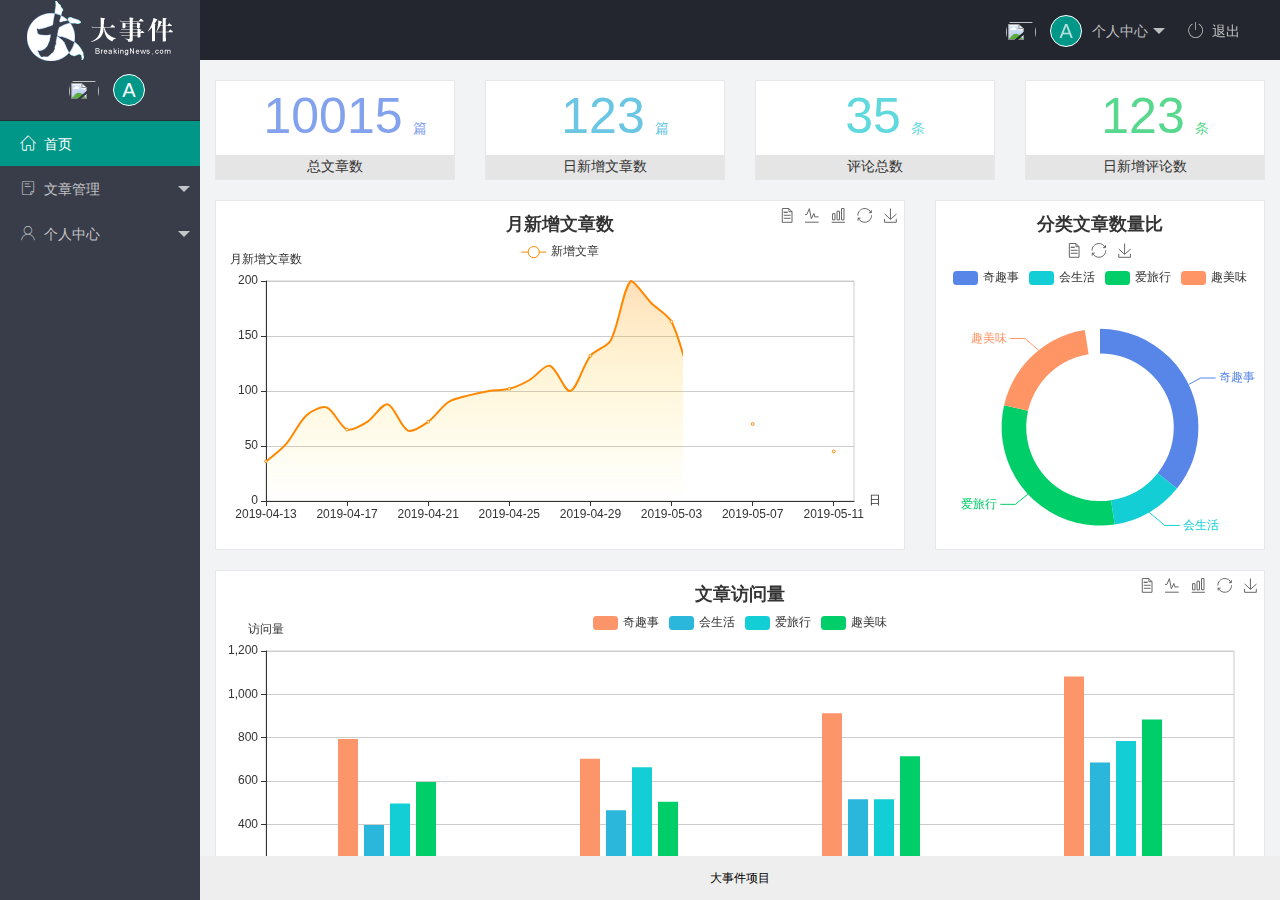
==== index.html @ f83f15db "完成主页开发" ====
<!DOCTYPE html>
<html lang="en">

<head>
  <meta charset="UTF-8">
  <meta http-equiv="X-UA-Compatible" content="IE=edge">
  <meta name="viewport" content="width=device-width, initial-scale=1.0">
  <title>后台主页</title>
  <link rel="stylesheet" href="./assets/lib/layui/css/layui.css">
  <link rel="stylesheet" href="./assets/css/index.css">
  <link rel="stylesheet" href="./assets/fonts/iconfont.css">
</head>

<body>
  <div class="layui-layout layui-layout-admin">
    <div class="layui-header">
      <div class="layui-logo layui-hide-xs layui-bg-black">
        <img src="./assets/images/logo.png" alt="">
      </div>
      <ul class="layui-nav layui-layout-right">
        <li class="layui-nav-item layui-hide layui-show-md-inline-block">
          <a href="javascript:;" class="userinfo">
            <img src=""
              class="layui-nav-img">
            <span class="text-avatar">A</span>
            个人中心
          </a>
          <dl class="layui-nav-child">
            <dd><a href="">基本资料</a></dd>
            <dd><a href="">更换头像</a></dd>
            <dd><a href="">重置密码</a></dd>
          </dl>
        </li>
        <li class="layui-nav-item" lay-header-event="menuRight" lay-unselect>

          <a href="javascript:;" id = 'btnLogin'> <span class="iconfont icon-tuichu"></span>退出</a>
        </li>
      </ul>
    </div>

    <div class="layui-side layui-bg-black">
      <div class="layui-side-scroll">
        <div class="userinfo">
          <img src="" class="layui-nav-img">
          <span class="text-avatar">A</span>
          <span id="welcome"></span>
        </div>
        <!-- 左侧导航区域（可配合layui已有的垂直导航） -->
        <ul class="layui-nav layui-nav-tree" lay-filter="test" lay-shrink="all">
          <li class="layui-nav-item layui-this"><a href="./home/dashboard.html" target="fm"><span
                class="iconfont icon-home"></span>首页</a></li>
          <li class="layui-nav-item ">
            <a class="" href="javascript:;"><span class="iconfont icon-16"></span>文章管理</a>
            <dl class="layui-nav-child">
              <dd><a href="javascript:;"><i class="layui-icon layui-icon-app"></i>文章类别</a></dd>
              <dd><a href="javascript:;"><i class="layui-icon layui-icon-app"></i>文章列表</a></dd>
              <dd><a href="javascript:;"><i class="layui-icon layui-icon-app"></i>发表文章</a></dd>
            </dl>
          </li>
          <li class="layui-nav-item">
            <a href="javascript:;"><span class="iconfont icon-user"></span>个人中心</a>
            <dl class="layui-nav-child">
              <dd><a href="javascript:;"><i class="layui-icon layui-icon-app"></i>基本资料</a></dd>
              <dd><a href="javascript:;"><i class="layui-icon layui-icon-app"></i>更换头像</a></dd>
              <dd><a href="javascript:;"><i class="layui-icon layui-icon-app"></i>重置密码</a></dd>
            </dl>
          </li>
        </ul>
      </div>
    </div>

    <div class="layui-body">
      <!-- 内容主体区域 -->
      <iframe name="fm" src="./home/dashboard.html" frameborder="0"></iframe>
    </div>

    <div class="layui-footer">
      <!-- 底部固定区域 -->
      大事件项目
    </div>
  </div>
  <script src="./assets/lib/layui/layui.all.js"></script>
  <script src="./assets/lib/jquery.js"></script>
  <script src="./assets/js/baseAPI.js"></script>
  <script src="./assets/js/index.js"></script>
</body>

</html>
---- assets/lib/layui/css/layui.css ----
/** layui-v2.5.5 MIT License By https://www.layui.com */
 .layui-inline,img{display:inline-block;vertical-align:middle}h1,h2,h3,h4,h5,h6{font-weight:400}.layui-edge,.layui-header,.layui-inline,.layui-main{position:relative}.layui-body,.layui-edge,.layui-elip{overflow:hidden}.layui-btn,.layui-edge,.layui-inline,img{vertical-align:middle}.layui-btn,.layui-disabled,.layui-icon,.layui-unselect{-moz-user-select:none;-webkit-user-select:none;-ms-user-select:none}.layui-elip,.layui-form-checkbox span,.layui-form-pane .layui-form-label{text-overflow:ellipsis;white-space:nowrap}.layui-breadcrumb,.layui-tree-btnGroup{visibility:hidden}blockquote,body,button,dd,div,dl,dt,form,h1,h2,h3,h4,h5,h6,input,li,ol,p,pre,td,textarea,th,ul{margin:0;padding:0;-webkit-tap-highlight-color:rgba(0,0,0,0)}a:active,a:hover{outline:0}img{border:none}li{list-style:none}table{border-collapse:collapse;border-spacing:0}h4,h5,h6{font-size:100%}button,input,optgroup,option,select,textarea{font-family:inherit;font-size:inherit;font-style:inherit;font-weight:inherit;outline:0}pre{white-space:pre-wrap;white-space:-moz-pre-wrap;white-space:-pre-wrap;white-space:-o-pre-wrap;word-wrap:break-word}body{line-height:24px;font:14px Helvetica Neue,Helvetica,PingFang SC,Tahoma,Arial,sans-serif}hr{height:1px;margin:10px 0;border:0;clear:both}a{color:#333;text-decoration:none}a:hover{color:#777}a cite{font-style:normal;*cursor:pointer}.layui-border-box,.layui-border-box *{box-sizing:border-box}.layui-box,.layui-box *{box-sizing:content-box}.layui-clear{clear:both;*zoom:1}.layui-clear:after{content:'\20';clear:both;*zoom:1;display:block;height:0}.layui-inline{*display:inline;*zoom:1}.layui-edge{display:inline-block;width:0;height:0;border-width:6px;border-style:dashed;border-color:transparent}.layui-edge-top{top:-4px;border-bottom-color:#999;border-bottom-style:solid}.layui-edge-right{border-left-color:#999;border-left-style:solid}.layui-edge-bottom{top:2px;border-top-color:#999;border-top-style:solid}.layui-edge-left{border-right-color:#999;border-right-style:solid}.layui-disabled,.layui-disabled:hover{color:#d2d2d2!important;cursor:not-allowed!important}.layui-circle{border-radius:100%}.layui-show{display:block!important}.layui-hide{display:none!important}@font-face{font-family:layui-icon;src:url(../font/iconfont.eot?v=250);src:url(../font/iconfont.eot?v=250#iefix) format('embedded-opentype'),url(../font/iconfont.woff2?v=250) format('woff2'),url(../font/iconfont.woff?v=250) format('woff'),url(../font/iconfont.ttf?v=250) format('truetype'),url(../font/iconfont.svg?v=250#layui-icon) format('svg')}.layui-icon{font-family:layui-icon!important;font-size:16px;font-style:normal;-webkit-font-smoothing:antialiased;-moz-osx-font-smoothing:grayscale}.layui-icon-reply-fill:before{content:"\e611"}.layui-icon-set-fill:before{content:"\e614"}.layui-icon-menu-fill:before{content:"\e60f"}.layui-icon-search:before{content:"\e615"}.layui-icon-share:before{content:"\e641"}.layui-icon-set-sm:before{content:"\e620"}.layui-icon-engine:before{content:"\e628"}.layui-icon-close:before{content:"\1006"}.layui-icon-close-fill:before{content:"\1007"}.layui-icon-chart-screen:before{content:"\e629"}.layui-icon-star:before{content:"\e600"}.layui-icon-circle-dot:before{content:"\e617"}.layui-icon-chat:before{content:"\e606"}.layui-icon-release:before{content:"\e609"}.layui-icon-list:before{content:"\e60a"}.layui-icon-chart:before{content:"\e62c"}.layui-icon-ok-circle:before{content:"\1005"}.layui-icon-layim-theme:before{content:"\e61b"}.layui-icon-table:before{content:"\e62d"}.layui-icon-right:before{content:"\e602"}.layui-icon-left:before{content:"\e603"}.layui-icon-cart-simple:before{content:"\e698"}.layui-icon-face-cry:before{content:"\e69c"}.layui-icon-face-smile:before{content:"\e6af"}.layui-icon-survey:before{content:"\e6b2"}.layui-icon-tree:before{content:"\e62e"}.layui-icon-upload-circle:before{content:"\e62f"}.layui-icon-add-circle:before{content:"\e61f"}.layui-icon-download-circle:before{content:"\e601"}.layui-icon-templeate-1:before{content:"\e630"}.layui-icon-util:before{content:"\e631"}.layui-icon-face-surprised:before{content:"\e664"}.layui-icon-edit:before{content:"\e642"}.layui-icon-speaker:before{content:"\e645"}.layui-icon-down:before{content:"\e61a"}.layui-icon-file:before{content:"\e621"}.layui-icon-layouts:before{content:"\e632"}.layui-icon-rate-half:before{content:"\e6c9"}.layui-icon-add-circle-fine:before{content:"\e608"}.layui-icon-prev-circle:before{content:"\e633"}.layui-icon-read:before{content:"\e705"}.layui-icon-404:before{content:"\e61c"}.layui-icon-carousel:before{content:"\e634"}.layui-icon-help:before{content:"\e607"}.layui-icon-code-circle:before{content:"\e635"}.layui-icon-water:before{content:"\e636"}.layui-icon-username:before{content:"\e66f"}.layui-icon-find-fill:before{content:"\e670"}.layui-icon-about:before{content:"\e60b"}.layui-icon-location:before{content:"\e715"}.layui-icon-up:before{content:"\e619"}.layui-icon-pause:before{content:"\e651"}.layui-icon-date:before{content:"\e637"}.layui-icon-layim-uploadfile:before{content:"\e61d"}.layui-icon-delete:before{content:"\e640"}.layui-icon-play:before{content:"\e652"}.layui-icon-top:before{content:"\e604"}.layui-icon-friends:before{content:"\e612"}.layui-icon-refresh-3:before{content:"\e9aa"}.layui-icon-ok:before{content:"\e605"}.layui-icon-layer:before{content:"\e638"}.layui-icon-face-smile-fine:before{content:"\e60c"}.layui-icon-dollar:before{content:"\e659"}.layui-icon-group:before{content:"\e613"}.layui-icon-layim-download:before{content:"\e61e"}.layui-icon-picture-fine:before{content:"\e60d"}.layui-icon-link:before{content:"\e64c"}.layui-icon-diamond:before{content:"\e735"}.layui-icon-log:before{content:"\e60e"}.layui-icon-rate-solid:before{content:"\e67a"}.layui-icon-fonts-del:before{content:"\e64f"}.layui-icon-unlink:before{content:"\e64d"}.layui-icon-fonts-clear:before{content:"\e639"}.layui-icon-triangle-r:before{content:"\e623"}.layui-icon-circle:before{content:"\e63f"}.layui-icon-radio:before{content:"\e643"}.layui-icon-align-center:before{content:"\e647"}.layui-icon-align-right:before{content:"\e648"}.layui-icon-align-left:before{content:"\e649"}.layui-icon-loading-1:before{content:"\e63e"}.layui-icon-return:before{content:"\e65c"}.layui-icon-fonts-strong:before{content:"\e62b"}.layui-icon-upload:before{content:"\e67c"}.layui-icon-dialogue:before{content:"\e63a"}.layui-icon-video:before{content:"\e6ed"}.layui-icon-headset:before{content:"\e6fc"}.layui-icon-cellphone-fine:before{content:"\e63b"}.layui-icon-add-1:before{content:"\e654"}.layui-icon-face-smile-b:before{content:"\e650"}.layui-icon-fonts-html:before{content:"\e64b"}.layui-icon-form:before{content:"\e63c"}.layui-icon-cart:before{content:"\e657"}.layui-icon-camera-fill:before{content:"\e65d"}.layui-icon-tabs:before{content:"\e62a"}.layui-icon-fonts-code:before{content:"\e64e"}.layui-icon-fire:before{content:"\e756"}.layui-icon-set:before{content:"\e716"}.layui-icon-fonts-u:before{content:"\e646"}.layui-icon-triangle-d:before{content:"\e625"}.layui-icon-tips:before{content:"\e702"}.layui-icon-picture:before{content:"\e64a"}.layui-icon-more-vertical:before{content:"\e671"}.layui-icon-flag:before{content:"\e66c"}.layui-icon-loading:before{content:"\e63d"}.layui-icon-fonts-i:before{content:"\e644"}.layui-icon-refresh-1:before{content:"\e666"}.layui-icon-rmb:before{content:"\e65e"}.layui-icon-home:before{content:"\e68e"}.layui-icon-user:before{content:"\e770"}.layui-icon-notice:before{content:"\e667"}.layui-icon-login-weibo:before{content:"\e675"}.layui-icon-voice:before{content:"\e688"}.layui-icon-upload-drag:before{content:"\e681"}.layui-icon-login-qq:before{content:"\e676"}.layui-icon-snowflake:before{content:"\e6b1"}.layui-icon-file-b:before{content:"\e655"}.layui-icon-template:before{content:"\e663"}.layui-icon-auz:before{content:"\e672"}.layui-icon-console:before{content:"\e665"}.layui-icon-app:before{content:"\e653"}.layui-icon-prev:before{content:"\e65a"}.layui-icon-website:before{content:"\e7ae"}.layui-icon-next:before{content:"\e65b"}.layui-icon-component:before{content:"\e857"}.layui-icon-more:before{content:"\e65f"}.layui-icon-login-wechat:before{content:"\e677"}.layui-icon-shrink-right:before{content:"\e668"}.layui-icon-spread-left:before{content:"\e66b"}.layui-icon-camera:before{content:"\e660"}.layui-icon-note:before{content:"\e66e"}.layui-icon-refresh:before{content:"\e669"}.layui-icon-female:before{content:"\e661"}.layui-icon-male:before{content:"\e662"}.layui-icon-password:before{content:"\e673"}.layui-icon-senior:before{content:"\e674"}.layui-icon-theme:before{content:"\e66a"}.layui-icon-tread:before{content:"\e6c5"}.layui-icon-praise:before{content:"\e6c6"}.layui-icon-star-fill:before{content:"\e658"}.layui-icon-rate:before{content:"\e67b"}.layui-icon-template-1:before{content:"\e656"}.layui-icon-vercode:before{content:"\e679"}.layui-icon-cellphone:before{content:"\e678"}.layui-icon-screen-full:before{content:"\e622"}.layui-icon-screen-restore:before{content:"\e758"}.layui-icon-cols:before{content:"\e610"}.layui-icon-export:before{content:"\e67d"}.layui-icon-print:before{content:"\e66d"}.layui-icon-slider:before{content:"\e714"}.layui-icon-addition:before{content:"\e624"}.layui-icon-subtraction:before{content:"\e67e"}.layui-icon-service:before{content:"\e626"}.layui-icon-transfer:before{content:"\e691"}.layui-main{width:1140px;margin:0 auto}.layui-header{z-index:1000;height:60px}.layui-header a:hover{transition:all .5s;-webkit-transition:all .5s}.layui-side{position:fixed;left:0;top:0;bottom:0;z-index:999;width:200px;overflow-x:hidden}.layui-side-scroll{position:relative;width:220px;height:100%;overflow-x:hidden}.layui-body{position:absolute;left:200px;right:0;top:0;bottom:0;z-index:998;width:auto;overflow-y:auto;box-sizing:border-box}.layui-layout-body{overflow:hidden}.layui-layout-admin .layui-header{background-color:#23262E}.layui-layout-admin .layui-side{top:60px;width:200px;overflow-x:hidden}.layui-layout-admin .layui-body{position:fixed;top:60px;bottom:44px}.layui-layout-admin .layui-main{width:auto;margin:0 15px}.layui-layout-admin .layui-footer{position:fixed;left:200px;right:0;bottom:0;height:44px;line-height:44px;padding:0 15px;background-color:#eee}.layui-layout-admin .layui-logo{position:absolute;left:0;top:0;width:200px;height:100%;line-height:60px;text-align:center;color:#009688;font-size:16px}.layui-layout-admin .layui-header .layui-nav{background:0 0}.layui-layout-left{position:absolute!important;left:200px;top:0}.layui-layout-right{position:absolute!important;right:0;top:0}.layui-container{position:relative;margin:0 auto;padding:0 15px;box-sizing:border-box}.layui-fluid{position:relative;margin:0 auto;padding:0 15px}.layui-row:after,.layui-row:before{content:'';display:block;clear:both}.layui-col-lg1,.layui-col-lg10,.layui-col-lg11,.layui-col-lg12,.layui-col-lg2,.layui-col-lg3,.layui-col-lg4,.layui-col-lg5,.layui-col-lg6,.layui-col-lg7,.layui-col-lg8,.layui-col-lg9,.layui-col-md1,.layui-col-md10,.layui-col-md11,.layui-col-md12,.layui-col-md2,.layui-col-md3,.layui-col-md4,.layui-col-md5,.layui-col-md6,.layui-col-md7,.layui-col-md8,.layui-col-md9,.layui-col-sm1,.layui-col-sm10,.layui-col-sm11,.layui-col-sm12,.layui-col-sm2,.layui-col-sm3,.layui-col-sm4,.layui-col-sm5,.layui-col-sm6,.layui-col-sm7,.layui-col-sm8,.layui-col-sm9,.layui-col-xs1,.layui-col-xs10,.layui-col-xs11,.layui-col-xs12,.layui-col-xs2,.layui-col-xs3,.layui-col-xs4,.layui-col-xs5,.layui-col-xs6,.layui-col-xs7,.layui-col-xs8,.layui-col-xs9{position:relative;display:block;box-sizing:border-box}.layui-col-xs1,.layui-col-xs10,.layui-col-xs11,.layui-col-xs12,.layui-col-xs2,.layui-col-xs3,.layui-col-xs4,.layui-col-xs5,.layui-col-xs6,.layui-col-xs7,.layui-col-xs8,.layui-col-xs9{float:left}.layui-col-xs1{width:8.33333333%}.layui-col-xs2{width:16.66666667%}.layui-col-xs3{width:25%}.layui-col-xs4{width:33.33333333%}.layui-col-xs5{width:41.66666667%}.layui-col-xs6{width:50%}.layui-col-xs7{width:58.33333333%}.layui-col-xs8{width:66.66666667%}.layui-col-xs9{width:75%}.layui-col-xs10{width:83.33333333%}.layui-col-xs11{width:91.66666667%}.layui-col-xs12{width:100%}.layui-col-xs-offset1{margin-left:8.33333333%}.layui-col-xs-offset2{margin-left:16.66666667%}.layui-col-xs-offset3{margin-left:25%}.layui-col-xs-offset4{margin-left:33.33333333%}.layui-col-xs-offset5{margin-left:41.66666667%}.layui-col-xs-offset6{margin-left:50%}.layui-col-xs-offset7{margin-left:58.33333333%}.layui-col-xs-offset8{margin-left:66.66666667%}.layui-col-xs-offset9{margin-left:75%}.layui-col-xs-offset10{margin-left:83.33333333%}.layui-col-xs-offset11{margin-left:91.66666667%}.layui-col-xs-offset12{margin-left:100%}@media screen and (max-width:768px){.layui-hide-xs{display:none!important}.layui-show-xs-block{display:block!important}.layui-show-xs-inline{display:inline!important}.layui-show-xs-inline-block{display:inline-block!important}}@media screen and (min-width:768px){.layui-container{width:750px}.layui-hide-sm{display:none!important}.layui-show-sm-block{display:block!important}.layui-show-sm-inline{display:inline!important}.layui-show-sm-inline-block{display:inline-block!important}.layui-col-sm1,.layui-col-sm10,.layui-col-sm11,.layui-col-sm12,.layui-col-sm2,.layui-col-sm3,.layui-col-sm4,.layui-col-sm5,.layui-col-sm6,.layui-col-sm7,.layui-col-sm8,.layui-col-sm9{float:left}.layui-col-sm1{width:8.33333333%}.layui-col-sm2{width:16.66666667%}.layui-col-sm3{width:25%}.layui-col-sm4{width:33.33333333%}.layui-col-sm5{width:41.66666667%}.layui-col-sm6{width:50%}.layui-col-sm7{width:58.33333333%}.layui-col-sm8{width:66.66666667%}.layui-col-sm9{width:75%}.layui-col-sm10{width:83.33333333%}.layui-col-sm11{width:91.66666667%}.layui-col-sm12{width:100%}.layui-col-sm-offset1{margin-left:8.33333333%}.layui-col-sm-offset2{margin-left:16.66666667%}.layui-col-sm-offset3{margin-left:25%}.layui-col-sm-offset4{margin-left:33.33333333%}.layui-col-sm-offset5{margin-left:41.66666667%}.layui-col-sm-offset6{margin-left:50%}.layui-col-sm-offset7{margin-left:58.33333333%}.layui-col-sm-offset8{margin-left:66.66666667%}.layui-col-sm-offset9{margin-left:75%}.layui-col-sm-offset10{margin-left:83.33333333%}.layui-col-sm-offset11{margin-left:91.66666667%}.layui-col-sm-offset12{margin-left:100%}}@media screen and (min-width:992px){.layui-container{width:970px}.layui-hide-md{display:none!important}.layui-show-md-block{display:block!important}.layui-show-md-inline{display:inline!important}.layui-show-md-inline-block{display:inline-block!important}.layui-col-md1,.layui-col-md10,.layui-col-md11,.layui-col-md12,.layui-col-md2,.layui-col-md3,.layui-col-md4,.layui-col-md5,.layui-col-md6,.layui-col-md7,.layui-col-md8,.layui-col-md9{float:left}.layui-col-md1{width:8.33333333%}.layui-col-md2{width:16.66666667%}.layui-col-md3{width:25%}.layui-col-md4{width:33.33333333%}.layui-col-md5{width:41.66666667%}.layui-col-md6{width:50%}.layui-col-md7{width:58.33333333%}.layui-col-md8{width:66.66666667%}.layui-col-md9{width:75%}.layui-col-md10{width:83.33333333%}.layui-col-md11{width:91.66666667%}.layui-col-md12{width:100%}.layui-col-md-offset1{margin-left:8.33333333%}.layui-col-md-offset2{margin-left:16.66666667%}.layui-col-md-offset3{margin-left:25%}.layui-col-md-offset4{margin-left:33.33333333%}.layui-col-md-offset5{margin-left:41.66666667%}.layui-col-md-offset6{margin-left:50%}.layui-col-md-offset7{margin-left:58.33333333%}.layui-col-md-offset8{margin-left:66.66666667%}.layui-col-md-offset9{margin-left:75%}.layui-col-md-offset10{margin-left:83.33333333%}.layui-col-md-offset11{margin-left:91.66666667%}.layui-col-md-offset12{margin-left:100%}}@media screen and (min-width:1200px){.layui-container{width:1170px}.layui-hide-lg{display:none!important}.layui-show-lg-block{display:block!important}.layui-show-lg-inline{display:inline!important}.layui-show-lg-inline-block{display:inline-block!important}.layui-col-lg1,.layui-col-lg10,.layui-col-lg11,.layui-col-lg12,.layui-col-lg2,.layui-col-lg3,.layui-col-lg4,.layui-col-lg5,.layui-col-lg6,.layui-col-lg7,.layui-col-lg8,.layui-col-lg9{float:left}.layui-col-lg1{width:8.33333333%}.layui-col-lg2{width:16.66666667%}.layui-col-lg3{width:25%}.layui-col-lg4{width:33.33333333%}.layui-col-lg5{width:41.66666667%}.layui-col-lg6{width:50%}.layui-col-lg7{width:58.33333333%}.layui-col-lg8{width:66.66666667%}.layui-col-lg9{width:75%}.layui-col-lg10{width:83.33333333%}.layui-col-lg11{width:91.66666667%}.layui-col-lg12{width:100%}.layui-col-lg-offset1{margin-left:8.33333333%}.layui-col-lg-offset2{margin-left:16.66666667%}.layui-col-lg-offset3{margin-left:25%}.layui-col-lg-offset4{margin-left:33.33333333%}.layui-col-lg-offset5{margin-left:41.66666667%}.layui-col-lg-offset6{margin-left:50%}.layui-col-lg-offset7{margin-left:58.33333333%}.layui-col-lg-offset8{margin-left:66.66666667%}.layui-col-lg-offset9{margin-left:75%}.layui-col-lg-offset10{margin-left:83.33333333%}.layui-col-lg-offset11{margin-left:91.66666667%}.layui-col-lg-offset12{margin-left:100%}}.layui-col-space1{margin:-.5px}.layui-col-space1>*{padding:.5px}.layui-col-space3{margin:-1.5px}.layui-col-space3>*{padding:1.5px}.layui-col-space5{margin:-2.5px}.layui-col-space5>*{padding:2.5px}.layui-col-space8{margin:-3.5px}.layui-col-space8>*{padding:3.5px}.layui-col-space10{margin:-5px}.layui-col-space10>*{padding:5px}.layui-col-space12{margin:-6px}.layui-col-space12>*{padding:6px}.layui-col-space15{margin:-7.5px}.layui-col-space15>*{padding:7.5px}.layui-col-space18{margin:-9px}.layui-col-space18>*{padding:9px}.layui-col-space20{margin:-10px}.layui-col-space20>*{padding:10px}.layui-col-space22{margin:-11px}.layui-col-space22>*{padding:11px}.layui-col-space25{margin:-12.5px}.layui-col-space25>*{padding:12.5px}.layui-col-space30{margin:-15px}.layui-col-space30>*{padding:15px}.layui-btn,.layui-input,.layui-select,.layui-textarea,.layui-upload-button{outline:0;-webkit-appearance:none;transition:all .3s;-webkit-transition:all .3s;box-sizing:border-box}.layui-elem-quote{margin-bottom:10px;padding:15px;line-height:22px;border-left:5px solid #009688;border-radius:0 2px 2px 0;background-color:#f2f2f2}.layui-quote-nm{border-style:solid;border-width:1px 1px 1px 5px;background:0 0}.layui-elem-field{margin-bottom:10px;padding:0;border-width:1px;border-style:solid}.layui-elem-field legend{margin-left:20px;padding:0 10px;font-size:20px;font-weight:300}.layui-field-title{margin:10px 0 20px;border-width:1px 0 0}.layui-field-box{padding:10px 15px}.layui-field-title .layui-field-box{padding:10px 0}.layui-progress{position:relative;height:6px;border-radius:20px;background-color:#e2e2e2}.layui-progress-bar{position:absolute;left:0;top:0;width:0;max-width:100%;height:6px;border-radius:20px;text-align:right;background-color:#5FB878;transition:all .3s;-webkit-transition:all .3s}.layui-progress-big,.layui-progress-big .layui-progress-bar{height:18px;line-height:18px}.layui-progress-text{position:relative;top:-20px;line-height:18px;font-size:12px;color:#666}.layui-progress-big .layui-progress-text{position:static;padding:0 10px;color:#fff}.layui-collapse{border-width:1px;border-style:solid;border-radius:2px}.layui-colla-content,.layui-colla-item{border-top-width:1px;border-top-style:solid}.layui-colla-item:first-child{border-top:none}.layui-colla-title{position:relative;height:42px;line-height:42px;padding:0 15px 0 35px;color:#333;background-color:#f2f2f2;cursor:pointer;font-size:14px;overflow:hidden}.layui-colla-content{display:none;padding:10px 15px;line-height:22px;color:#666}.layui-colla-icon{position:absolute;left:15px;top:0;font-size:14px}.layui-card{margin-bottom:15px;border-radius:2px;background-color:#fff;box-shadow:0 1px 2px 0 rgba(0,0,0,.05)}.layui-card:last-child{margin-bottom:0}.layui-card-header{position:relative;height:42px;line-height:42px;padding:0 15px;border-bottom:1px solid #f6f6f6;color:#333;border-radius:2px 2px 0 0;font-size:14px}.layui-bg-black,.layui-bg-blue,.layui-bg-cyan,.layui-bg-green,.layui-bg-orange,.layui-bg-red{color:#fff!important}.layui-card-body{position:relative;padding:10px 15px;line-height:24px}.layui-card-body[pad15]{padding:15px}.layui-card-body[pad20]{padding:20px}.layui-card-body .layui-table{margin:5px 0}.layui-card .layui-tab{margin:0}.layui-panel-window{position:relative;padding:15px;border-radius:0;border-top:5px solid #E6E6E6;background-color:#fff}.layui-auxiliar-moving{position:fixed;left:0;right:0;top:0;bottom:0;width:100%;height:100%;background:0 0;z-index:9999999999}.layui-form-label,.layui-form-mid,.layui-form-select,.layui-input-block,.layui-input-inline,.layui-textarea{position:relative}.layui-bg-red{background-color:#FF5722!important}.layui-bg-orange{background-color:#FFB800!important}.layui-bg-green{background-color:#009688!important}.layui-bg-cyan{background-color:#2F4056!important}.layui-bg-blue{background-color:#1E9FFF!important}.layui-bg-black{background-color:#393D49!important}.layui-bg-gray{background-color:#eee!important;color:#666!important}.layui-badge-rim,.layui-colla-content,.layui-colla-item,.layui-collapse,.layui-elem-field,.layui-form-pane .layui-form-item[pane],.layui-form-pane .layui-form-label,.layui-input,.layui-layedit,.layui-layedit-tool,.layui-quote-nm,.layui-select,.layui-tab-bar,.layui-tab-card,.layui-tab-title,.layui-tab-title .layui-this:after,.layui-textarea{border-color:#e6e6e6}.layui-timeline-item:before,hr{background-color:#e6e6e6}.layui-text{line-height:22px;font-size:14px;color:#666}.layui-text h1,.layui-text h2,.layui-text h3{font-weight:500;color:#333}.layui-text h1{font-size:30px}.layui-text h2{font-size:24px}.layui-text h3{font-size:18px}.layui-text a:not(.layui-btn){color:#01AAED}.layui-text a:not(.layui-btn):hover{text-decoration:underline}.layui-text ul{padding:5px 0 5px 15px}.layui-text ul li{margin-top:5px;list-style-type:disc}.layui-text em,.layui-word-aux{color:#999!important;padding:0 5px!important}.layui-btn{display:inline-block;height:38px;line-height:38px;padding:0 18px;background-color:#009688;color:#fff;white-space:nowrap;text-align:center;font-size:14px;border:none;border-radius:2px;cursor:pointer}.layui-btn:hover{opacity:.8;filter:alpha(opacity=80);color:#fff}.layui-btn:active{opacity:1;filter:alpha(opacity=100)}.layui-btn+.layui-btn{margin-left:10px}.layui-btn-container{font-size:0}.layui-btn-container .layui-btn{margin-right:10px;margin-bottom:10px}.layui-btn-container .layui-btn+.layui-btn{margin-left:0}.layui-table .layui-btn-container .layui-btn{margin-bottom:9px}.layui-btn-radius{border-radius:100px}.layui-btn .layui-icon{margin-right:3px;font-size:18px;vertical-align:bottom;vertical-align:middle\9}.layui-btn-primary{border:1px solid #C9C9C9;background-color:#fff;color:#555}.layui-btn-primary:hover{border-color:#009688;color:#333}.layui-btn-normal{background-color:#1E9FFF}.layui-btn-warm{background-color:#FFB800}.layui-btn-danger{background-color:#FF5722}.layui-btn-checked{background-color:#5FB878}.layui-btn-disabled,.layui-btn-disabled:active,.layui-btn-disabled:hover{border:1px solid #e6e6e6;background-color:#FBFBFB;color:#C9C9C9;cursor:not-allowed;opacity:1}.layui-btn-lg{height:44px;line-height:44px;padding:0 25px;font-size:16px}.layui-btn-sm{height:30px;line-height:30px;padding:0 10px;font-size:12px}.layui-btn-sm i{font-size:16px!important}.layui-btn-xs{height:22px;line-height:22px;padding:0 5px;font-size:12px}.layui-btn-xs i{font-size:14px!important}.layui-btn-group{display:inline-block;vertical-align:middle;font-size:0}.layui-btn-group .layui-btn{margin-left:0!important;margin-right:0!important;border-left:1px solid rgba(255,255,255,.5);border-radius:0}.layui-btn-group .layui-btn-primary{border-left:none}.layui-btn-group .layui-btn-primary:hover{border-color:#C9C9C9;color:#009688}.layui-btn-group .layui-btn:first-child{border-left:none;border-radius:2px 0 0 2px}.layui-btn-group .layui-btn-primary:first-child{border-left:1px solid #c9c9c9}.layui-btn-group .layui-btn:last-child{border-radius:0 2px 2px 0}.layui-btn-group .layui-btn+.layui-btn{margin-left:0}.layui-btn-group+.layui-btn-group{margin-left:10px}.layui-btn-fluid{width:100%}.layui-input,.layui-select,.layui-textarea{height:38px;line-height:1.3;line-height:38px\9;border-width:1px;border-style:solid;background-color:#fff;border-radius:2px}.layui-input::-webkit-input-placeholder,.layui-select::-webkit-input-placeholder,.layui-textarea::-webkit-input-placeholder{line-height:1.3}.layui-input,.layui-textarea{display:block;width:100%;padding-left:10px}.layui-input:hover,.layui-textarea:hover{border-color:#D2D2D2!important}.layui-input:focus,.layui-textarea:focus{border-color:#C9C9C9!important}.layui-textarea{min-height:100px;height:auto;line-height:20px;padding:6px 10px;resize:vertical}.layui-select{padding:0 10px}.layui-form input[type=checkbox],.layui-form input[type=radio],.layui-form select{display:none}.layui-form [lay-ignore]{display:initial}.layui-form-item{margin-bottom:15px;clear:both;*zoom:1}.layui-form-item:after{content:'\20';clear:both;*zoom:1;display:block;height:0}.layui-form-label{float:left;display:block;padding:9px 15px;width:80px;font-weight:400;line-height:20px;text-align:right}.layui-form-label-col{display:block;float:none;padding:9px 0;line-height:20px;text-align:left}.layui-form-item .layui-inline{margin-bottom:5px;margin-right:10px}.layui-input-block{margin-left:110px;min-height:36px}.layui-input-inline{display:inline-block;vertical-align:middle}.layui-form-item .layui-input-inline{float:left;width:190px;margin-right:10px}.layui-form-text .layui-input-inline{width:auto}.layui-form-mid{float:left;display:block;padding:9px 0!important;line-height:20px;margin-right:10px}.layui-form-danger+.layui-form-select .layui-input,.layui-form-danger:focus{border-color:#FF5722!important}.layui-form-select .layui-input{padding-right:30px;cursor:pointer}.layui-form-select .layui-edge{position:absolute;right:10px;top:50%;margin-top:-3px;cursor:pointer;border-width:6px;border-top-color:#c2c2c2;border-top-style:solid;transition:all .3s;-webkit-transition:all .3s}.layui-form-select dl{display:none;position:absolute;left:0;top:42px;padding:5px 0;z-index:899;min-width:100%;border:1px solid #d2d2d2;max-height:300px;overflow-y:auto;background-color:#fff;border-radius:2px;box-shadow:0 2px 4px rgba(0,0,0,.12);box-sizing:border-box}.layui-form-select dl dd,.layui-form-select dl dt{padding:0 10px;line-height:36px;white-space:nowrap;overflow:hidden;text-overflow:ellipsis}.layui-form-select dl dt{font-size:12px;color:#999}.layui-form-select dl dd{cursor:pointer}.layui-form-select dl dd:hover{background-color:#f2f2f2;-webkit-transition:.5s all;transition:.5s all}.layui-form-select .layui-select-group dd{padding-left:20px}.layui-form-select dl dd.layui-select-tips{padding-left:10px!important;color:#999}.layui-form-select dl dd.layui-this{background-color:#5FB878;color:#fff}.layui-form-checkbox,.layui-form-select dl dd.layui-disabled{background-color:#fff}.layui-form-selected dl{display:block}.layui-form-checkbox,.layui-form-checkbox *,.layui-form-switch{display:inline-block;vertical-align:middle}.layui-form-selected .layui-edge{margin-top:-9px;-webkit-transform:rotate(180deg);transform:rotate(180deg);margin-top:-3px\9}:root .layui-form-selected .layui-edge{margin-top:-9px\0/IE9}.layui-form-selectup dl{top:auto;bottom:42px}.layui-select-none{margin:5px 0;text-align:center;color:#999}.layui-select-disabled .layui-disabled{border-color:#eee!important}.layui-select-disabled .layui-edge{border-top-color:#d2d2d2}.layui-form-checkbox{position:relative;height:30px;line-height:30px;margin-right:10px;padding-right:30px;cursor:pointer;font-size:0;-webkit-transition:.1s linear;transition:.1s linear;box-sizing:border-box}.layui-form-checkbox span{padding:0 10px;height:100%;font-size:14px;border-radius:2px 0 0 2px;background-color:#d2d2d2;color:#fff;overflow:hidden}.layui-form-checkbox:hover span{background-color:#c2c2c2}.layui-form-checkbox i{position:absolute;right:0;top:0;width:30px;height:28px;border:1px solid #d2d2d2;border-left:none;border-radius:0 2px 2px 0;color:#fff;font-size:20px;text-align:center}.layui-form-checkbox:hover i{border-color:#c2c2c2;color:#c2c2c2}.layui-form-checked,.layui-form-checked:hover{border-color:#5FB878}.layui-form-checked span,.layui-form-checked:hover span{background-color:#5FB878}.layui-form-checked i,.layui-form-checked:hover i{color:#5FB878}.layui-form-item .layui-form-checkbox{margin-top:4px}.layui-form-checkbox[lay-skin=primary]{height:auto!important;line-height:normal!important;min-width:18px;min-height:18px;border:none!important;margin-right:0;padding-left:28px;padding-right:0;background:0 0}.layui-form-checkbox[lay-skin=primary] span{padding-left:0;padding-right:15px;line-height:18px;background:0 0;color:#666}.layui-form-checkbox[lay-skin=primary] i{right:auto;left:0;width:16px;height:16px;line-height:16px;border:1px solid #d2d2d2;font-size:12px;border-radius:2px;background-color:#fff;-webkit-transition:.1s linear;transition:.1s linear}.layui-form-checkbox[lay-skin=primary]:hover i{border-color:#5FB878;color:#fff}.layui-form-checked[lay-skin=primary] i{border-color:#5FB878!important;background-color:#5FB878;color:#fff}.layui-checkbox-disbaled[lay-skin=primary] span{background:0 0!important;color:#c2c2c2}.layui-checkbox-disbaled[lay-skin=primary]:hover i{border-color:#d2d2d2}.layui-form-item .layui-form-checkbox[lay-skin=primary]{margin-top:10px}.layui-form-switch{position:relative;height:22px;line-height:22px;min-width:35px;padding:0 5px;margin-top:8px;border:1px solid #d2d2d2;border-radius:20px;cursor:pointer;background-color:#fff;-webkit-transition:.1s linear;transition:.1s linear}.layui-form-switch i{position:absolute;left:5px;top:3px;width:16px;height:16px;border-radius:20px;background-color:#d2d2d2;-webkit-transition:.1s linear;transition:.1s linear}.layui-form-switch em{position:relative;top:0;width:25px;margin-left:21px;padding:0!important;text-align:center!important;color:#999!important;font-style:normal!important;font-size:12px}.layui-form-onswitch{border-color:#5FB878;background-color:#5FB878}.layui-checkbox-disbaled,.layui-checkbox-disbaled i{border-color:#e2e2e2!important}.layui-form-onswitch i{left:100%;margin-left:-21px;background-color:#fff}.layui-form-onswitch em{margin-left:5px;margin-right:21px;color:#fff!important}.layui-checkbox-disbaled span{background-color:#e2e2e2!important}.layui-checkbox-disbaled:hover i{color:#fff!important}[lay-radio]{display:none}.layui-form-radio,.layui-form-radio *{display:inline-block;vertical-align:middle}.layui-form-radio{line-height:28px;margin:6px 10px 0 0;padding-right:10px;cursor:pointer;font-size:0}.layui-form-radio *{font-size:14px}.layui-form-radio>i{margin-right:8px;font-size:22px;color:#c2c2c2}.layui-form-radio>i:hover,.layui-form-radioed>i{color:#5FB878}.layui-radio-disbaled>i{color:#e2e2e2!important}.layui-form-pane .layui-form-label{width:110px;padding:8px 15px;height:38px;line-height:20px;border-width:1px;border-style:solid;border-radius:2px 0 0 2px;text-align:center;background-color:#FBFBFB;overflow:hidden;box-sizing:border-box}.layui-form-pane .layui-input-inline{margin-left:-1px}.layui-form-pane .layui-input-block{margin-left:110px;left:-1px}.layui-form-pane .layui-input{border-radius:0 2px 2px 0}.layui-form-pane .layui-form-text .layui-form-label{float:none;width:100%;border-radius:2px;box-sizing:border-box;text-align:left}.layui-form-pane .layui-form-text .layui-input-inline{display:block;margin:0;top:-1px;clear:both}.layui-form-pane .layui-form-text .layui-input-block{margin:0;left:0;top:-1px}.layui-form-pane .layui-form-text .layui-textarea{min-height:100px;border-radius:0 0 2px 2px}.layui-form-pane .layui-form-checkbox{margin:4px 0 4px 10px}.layui-form-pane .layui-form-radio,.layui-form-pane .layui-form-switch{margin-top:6px;margin-left:10px}.layui-form-pane .layui-form-item[pane]{position:relative;border-width:1px;border-style:solid}.layui-form-pane .layui-form-item[pane] .layui-form-label{position:absolute;left:0;top:0;height:100%;border-width:0 1px 0 0}.layui-form-pane .layui-form-item[pane] .layui-input-inline{margin-left:110px}@media screen and (max-width:450px){.layui-form-item .layui-form-label{text-overflow:ellipsis;overflow:hidden;white-space:nowrap}.layui-form-item .layui-inline{display:block;margin-right:0;margin-bottom:20px;clear:both}.layui-form-item .layui-inline:after{content:'\20';clear:both;display:block;height:0}.layui-form-item .layui-input-inline{display:block;float:none;left:-3px;width:auto;margin:0 0 10px 112px}.layui-form-item .layui-input-inline+.layui-form-mid{margin-left:110px;top:-5px;padding:0}.layui-form-item .layui-form-checkbox{margin-right:5px;margin-bottom:5px}}.layui-layedit{border-width:1px;border-style:solid;border-radius:2px}.layui-layedit-tool{padding:3px 5px;border-bottom-width:1px;border-bottom-style:solid;font-size:0}.layedit-tool-fixed{position:fixed;top:0;border-top:1px solid #e2e2e2}.layui-layedit-tool .layedit-tool-mid,.layui-layedit-tool .layui-icon{display:inline-block;vertical-align:middle;text-align:center;font-size:14px}.layui-layedit-tool .layui-icon{position:relative;width:32px;height:30px;line-height:30px;margin:3px 5px;color:#777;cursor:pointer;border-radius:2px}.layui-layedit-tool .layui-icon:hover{color:#393D49}.layui-layedit-tool .layui-icon:active{color:#000}.layui-layedit-tool .layedit-tool-active{background-color:#e2e2e2;color:#000}.layui-layedit-tool .layui-disabled,.layui-layedit-tool .layui-disabled:hover{color:#d2d2d2;cursor:not-allowed}.layui-layedit-tool .layedit-tool-mid{width:1px;height:18px;margin:0 10px;background-color:#d2d2d2}.layedit-tool-html{width:50px!important;font-size:30px!important}.layedit-tool-b,.layedit-tool-code,.layedit-tool-help{font-size:16px!important}.layedit-tool-d,.layedit-tool-face,.layedit-tool-image,.layedit-tool-unlink{font-size:18px!important}.layedit-tool-image input{position:absolute;font-size:0;left:0;top:0;width:100%;height:100%;opacity:.01;filter:Alpha(opacity=1);cursor:pointer}.layui-layedit-iframe iframe{display:block;width:100%}#LAY_layedit_code{overflow:hidden}.layui-laypage{display:inline-block;*display:inline;*zoom:1;vertical-align:middle;margin:10px 0;font-size:0}.layui-laypage>a:first-child,.layui-laypage>a:first-child em{border-radius:2px 0 0 2px}.layui-laypage>a:last-child,.layui-laypage>a:last-child em{border-radius:0 2px 2px 0}.layui-laypage>:first-child{margin-left:0!important}.layui-laypage>:last-child{margin-right:0!important}.layui-laypage a,.layui-laypage button,.layui-laypage input,.layui-laypage select,.layui-laypage span{border:1px solid #e2e2e2}.layui-laypage a,.layui-laypage span{display:inline-block;*display:inline;*zoom:1;vertical-align:middle;padding:0 15px;height:28px;line-height:28px;margin:0 -1px 5px 0;background-color:#fff;color:#333;font-size:12px}.layui-flow-more a *,.layui-laypage input,.layui-table-view select[lay-ignore]{display:inline-block}.layui-laypage a:hover{color:#009688}.layui-laypage em{font-style:normal}.layui-laypage .layui-laypage-spr{color:#999;font-weight:700}.layui-laypage a{text-decoration:none}.layui-laypage .layui-laypage-curr{position:relative}.layui-laypage .layui-laypage-curr em{position:relative;color:#fff}.layui-laypage .layui-laypage-curr .layui-laypage-em{position:absolute;left:-1px;top:-1px;padding:1px;width:100%;height:100%;background-color:#009688}.layui-laypage-em{border-radius:2px}.layui-laypage-next em,.layui-laypage-prev em{font-family:Sim sun;font-size:16px}.layui-laypage .layui-laypage-count,.layui-laypage .layui-laypage-limits,.layui-laypage .layui-laypage-refresh,.layui-laypage .layui-laypage-skip{margin-left:10px;margin-right:10px;padding:0;border:none}.layui-laypage .layui-laypage-limits,.layui-laypage .layui-laypage-refresh{vertical-align:top}.layui-laypage .layui-laypage-refresh i{font-size:18px;cursor:pointer}.layui-laypage select{height:22px;padding:3px;border-radius:2px;cursor:pointer}.layui-laypage .layui-laypage-skip{height:30px;line-height:30px;color:#999}.layui-laypage button,.layui-laypage input{height:30px;line-height:30px;border-radius:2px;vertical-align:top;background-color:#fff;box-sizing:border-box}.layui-laypage input{width:40px;margin:0 10px;padding:0 3px;text-align:center}.layui-laypage input:focus,.layui-laypage select:focus{border-color:#009688!important}.layui-laypage button{margin-left:10px;padding:0 10px;cursor:pointer}.layui-table,.layui-table-view{margin:10px 0}.layui-flow-more{margin:10px 0;text-align:center;color:#999;font-size:14px}.layui-flow-more a{height:32px;line-height:32px}.layui-flow-more a *{vertical-align:top}.layui-flow-more a cite{padding:0 20px;border-radius:3px;background-color:#eee;color:#333;font-style:normal}.layui-flow-more a cite:hover{opacity:.8}.layui-flow-more a i{font-size:30px;color:#737383}.layui-table{width:100%;background-color:#fff;color:#666}.layui-table tr{transition:all .3s;-webkit-transition:all .3s}.layui-table th{text-align:left;font-weight:400}.layui-table tbody tr:hover,.layui-table thead tr,.layui-table-click,.layui-table-header,.layui-table-hover,.layui-table-mend,.layui-table-patch,.layui-table-tool,.layui-table-total,.layui-table-total tr,.layui-table[lay-even] tr:nth-child(even){background-color:#f2f2f2}.layui-table td,.layui-table th,.layui-table-col-set,.layui-table-fixed-r,.layui-table-grid-down,.layui-table-header,.layui-table-page,.layui-table-tips-main,.layui-table-tool,.layui-table-total,.layui-table-view,.layui-table[lay-skin=line],.layui-table[lay-skin=row]{border-width:1px;border-style:solid;border-color:#e6e6e6}.layui-table td,.layui-table th{position:relative;padding:9px 15px;min-height:20px;line-height:20px;font-size:14px}.layui-table[lay-skin=line] td,.layui-table[lay-skin=line] th{border-width:0 0 1px}.layui-table[lay-skin=row] td,.layui-table[lay-skin=row] th{border-width:0 1px 0 0}.layui-table[lay-skin=nob] td,.layui-table[lay-skin=nob] th{border:none}.layui-table img{max-width:100px}.layui-table[lay-size=lg] td,.layui-table[lay-size=lg] th{padding:15px 30px}.layui-table-view .layui-table[lay-size=lg] .layui-table-cell{height:40px;line-height:40px}.layui-table[lay-size=sm] td,.layui-table[lay-size=sm] th{font-size:12px;padding:5px 10px}.layui-table-view .layui-table[lay-size=sm] .layui-table-cell{height:20px;line-height:20px}.layui-table[lay-data]{display:none}.layui-table-box{position:relative;overflow:hidden}.layui-table-view .layui-table{position:relative;width:auto;margin:0}.layui-table-view .layui-table[lay-skin=line]{border-width:0 1px 0 0}.layui-table-view .layui-table[lay-skin=row]{border-width:0 0 1px}.layui-table-view .layui-table td,.layui-table-view .layui-table th{padding:5px 0;border-top:none;border-left:none}.layui-table-view .layui-table th.layui-unselect .layui-table-cell span{cursor:pointer}.layui-table-view .layui-table td{cursor:default}.layui-table-view .layui-table td[data-edit=text]{cursor:text}.layui-table-view .layui-form-checkbox[lay-skin=primary] i{width:18px;height:18px}.layui-table-view .layui-form-radio{line-height:0;padding:0}.layui-table-view .layui-form-radio>i{margin:0;font-size:20px}.layui-table-init{position:absolute;left:0;top:0;width:100%;height:100%;text-align:center;z-index:110}.layui-table-init .layui-icon{position:absolute;left:50%;top:50%;margin:-15px 0 0 -15px;font-size:30px;color:#c2c2c2}.layui-table-header{border-width:0 0 1px;overflow:hidden}.layui-table-header .layui-table{margin-bottom:-1px}.layui-table-tool .layui-inline[lay-event]{position:relative;width:26px;height:26px;padding:5px;line-height:16px;margin-right:10px;text-align:center;color:#333;border:1px solid #ccc;cursor:pointer;-webkit-transition:.5s all;transition:.5s all}.layui-table-tool .layui-inline[lay-event]:hover{border:1px solid #999}.layui-table-tool-temp{padding-right:120px}.layui-table-tool-self{position:absolute;right:17px;top:10px}.layui-table-tool .layui-table-tool-self .layui-inline[lay-event]{margin:0 0 0 10px}.layui-table-tool-panel{position:absolute;top:29px;left:-1px;padding:5px 0;min-width:150px;min-height:40px;border:1px solid #d2d2d2;text-align:left;overflow-y:auto;background-color:#fff;box-shadow:0 2px 4px rgba(0,0,0,.12)}.layui-table-cell,.layui-table-tool-panel li{overflow:hidden;text-overflow:ellipsis;white-space:nowrap}.layui-table-tool-panel li{padding:0 10px;line-height:30px;-webkit-transition:.5s all;transition:.5s all}.layui-table-tool-panel li .layui-form-checkbox[lay-skin=primary]{width:100%;padding-left:28px}.layui-table-tool-panel li:hover{background-color:#f2f2f2}.layui-table-tool-panel li .layui-form-checkbox[lay-skin=primary] i{position:absolute;left:0;top:0}.layui-table-tool-panel li .layui-form-checkbox[lay-skin=primary] span{padding:0}.layui-table-tool .layui-table-tool-self .layui-table-tool-panel{left:auto;right:-1px}.layui-table-col-set{position:absolute;right:0;top:0;width:20px;height:100%;border-width:0 0 0 1px;background-color:#fff}.layui-table-sort{width:10px;height:20px;margin-left:5px;cursor:pointer!important}.layui-table-sort .layui-edge{position:absolute;left:5px;border-width:5px}.layui-table-sort .layui-table-sort-asc{top:3px;border-top:none;border-bottom-style:solid;border-bottom-color:#b2b2b2}.layui-table-sort .layui-table-sort-asc:hover{border-bottom-color:#666}.layui-table-sort .layui-table-sort-desc{bottom:5px;border-bottom:none;border-top-style:solid;border-top-color:#b2b2b2}.layui-table-sort .layui-table-sort-desc:hover{border-top-color:#666}.layui-table-sort[lay-sort=asc] .layui-table-sort-asc{border-bottom-color:#000}.layui-table-sort[lay-sort=desc] .layui-table-sort-desc{border-top-color:#000}.layui-table-cell{height:28px;line-height:28px;padding:0 15px;position:relative;box-sizing:border-box}.layui-table-cell .layui-form-checkbox[lay-skin=primary]{top:-1px;padding:0}.layui-table-cell .layui-table-link{color:#01AAED}.laytable-cell-checkbox,.laytable-cell-numbers,.laytable-cell-radio,.laytable-cell-space{padding:0;text-align:center}.layui-table-body{position:relative;overflow:auto;margin-right:-1px;margin-bottom:-1px}.layui-table-body .layui-none{line-height:26px;padding:15px;text-align:center;color:#999}.layui-table-fixed{position:absolute;left:0;top:0;z-index:101}.layui-table-fixed .layui-table-body{overflow:hidden}.layui-table-fixed-l{box-shadow:0 -1px 8px rgba(0,0,0,.08)}.layui-table-fixed-r{left:auto;right:-1px;border-width:0 0 0 1px;box-shadow:-1px 0 8px rgba(0,0,0,.08)}.layui-table-fixed-r .layui-table-header{position:relative;overflow:visible}.layui-table-mend{position:absolute;right:-49px;top:0;height:100%;width:50px}.layui-table-tool{position:relative;z-index:890;width:100%;min-height:50px;line-height:30px;padding:10px 15px;border-width:0 0 1px}.layui-table-tool .layui-btn-container{margin-bottom:-10px}.layui-table-page,.layui-table-total{border-width:1px 0 0;margin-bottom:-1px;overflow:hidden}.layui-table-page{position:relative;width:100%;padding:7px 7px 0;height:41px;font-size:12px;white-space:nowrap}.layui-table-page>div{height:26px}.layui-table-page .layui-laypage{margin:0}.layui-table-page .layui-laypage a,.layui-table-page .layui-laypage span{height:26px;line-height:26px;margin-bottom:10px;border:none;background:0 0}.layui-table-page .layui-laypage a,.layui-table-page .layui-laypage span.layui-laypage-curr{padding:0 12px}.layui-table-page .layui-laypage span{margin-left:0;padding:0}.layui-table-page .layui-laypage .layui-laypage-prev{margin-left:-7px!important}.layui-table-page .layui-laypage .layui-laypage-curr .layui-laypage-em{left:0;top:0;padding:0}.layui-table-page .layui-laypage button,.layui-table-page .layui-laypage input{height:26px;line-height:26px}.layui-table-page .layui-laypage input{width:40px}.layui-table-page .layui-laypage button{padding:0 10px}.layui-table-page select{height:18px}.layui-table-patch .layui-table-cell{padding:0;width:30px}.layui-table-edit{position:absolute;left:0;top:0;width:100%;height:100%;padding:0 14px 1px;border-radius:0;box-shadow:1px 1px 20px rgba(0,0,0,.15)}.layui-table-edit:focus{border-color:#5FB878!important}select.layui-table-edit{padding:0 0 0 10px;border-color:#C9C9C9}.layui-table-view .layui-form-checkbox,.layui-table-view .layui-form-radio,.layui-table-view .layui-form-switch{top:0;margin:0;box-sizing:content-box}.layui-table-view .layui-form-checkbox{top:-1px;height:26px;line-height:26px}.layui-table-view .layui-form-checkbox i{height:26px}.layui-table-grid .layui-table-cell{overflow:visible}.layui-table-grid-down{position:absolute;top:0;right:0;width:26px;height:100%;padding:5px 0;border-width:0 0 0 1px;text-align:center;background-color:#fff;color:#999;cursor:pointer}.layui-table-grid-down .layui-icon{position:absolute;top:50%;left:50%;margin:-8px 0 0 -8px}.layui-table-grid-down:hover{background-color:#fbfbfb}body .layui-table-tips .layui-layer-content{background:0 0;padding:0;box-shadow:0 1px 6px rgba(0,0,0,.12)}.layui-table-tips-main{margin:-44px 0 0 -1px;max-height:150px;padding:8px 15px;font-size:14px;overflow-y:scroll;background-color:#fff;color:#666}.layui-table-tips-c{position:absolute;right:-3px;top:-13px;width:20px;height:20px;padding:3px;cursor:pointer;background-color:#666;border-radius:50%;color:#fff}.layui-table-tips-c:hover{background-color:#777}.layui-table-tips-c:before{position:relative;right:-2px}.layui-upload-file{display:none!important;opacity:.01;filter:Alpha(opacity=1)}.layui-upload-drag,.layui-upload-form,.layui-upload-wrap{display:inline-block}.layui-upload-list{margin:10px 0}.layui-upload-choose{padding:0 10px;color:#999}.layui-upload-drag{position:relative;padding:30px;border:1px dashed #e2e2e2;background-color:#fff;text-align:center;cursor:pointer;color:#999}.layui-upload-drag .layui-icon{font-size:50px;color:#009688}.layui-upload-drag[lay-over]{border-color:#009688}.layui-upload-iframe{position:absolute;width:0;height:0;border:0;visibility:hidden}.layui-upload-wrap{position:relative;vertical-align:middle}.layui-upload-wrap .layui-upload-file{display:block!important;position:absolute;left:0;top:0;z-index:10;font-size:100px;width:100%;height:100%;opacity:.01;filter:Alpha(opacity=1);cursor:pointer}.layui-transfer-active,.layui-transfer-box{display:inline-block;vertical-align:middle}.layui-transfer-box,.layui-transfer-header,.layui-transfer-search{border-width:0;border-style:solid;border-color:#e6e6e6}.layui-transfer-box{position:relative;border-width:1px;width:200px;height:360px;border-radius:2px;background-color:#fff}.layui-transfer-box .layui-form-checkbox{width:100%;margin:0!important}.layui-transfer-header{height:38px;line-height:38px;padding:0 10px;border-bottom-width:1px}.layui-transfer-search{position:relative;padding:10px;border-bottom-width:1px}.layui-transfer-search .layui-input{height:32px;padding-left:30px;font-size:12px}.layui-transfer-search .layui-icon-search{position:absolute;left:20px;top:50%;margin-top:-8px;color:#666}.layui-transfer-active{margin:0 15px}.layui-transfer-active .layui-btn{display:block;margin:0;padding:0 15px;background-color:#5FB878;border-color:#5FB878;color:#fff}.layui-transfer-active .layui-btn-disabled{background-color:#FBFBFB;border-color:#e6e6e6;color:#C9C9C9}.layui-transfer-active .layui-btn:first-child{margin-bottom:15px}.layui-transfer-active .layui-btn .layui-icon{margin:0;font-size:14px!important}.layui-transfer-data{padding:5px 0;overflow:auto}.layui-transfer-data li{height:32px;line-height:32px;padding:0 10px}.layui-transfer-data li:hover{background-color:#f2f2f2;transition:.5s all}.layui-transfer-data .layui-none{padding:15px 10px;text-align:center;color:#999}.layui-nav{position:relative;padding:0 20px;background-color:#393D49;color:#fff;border-radius:2px;font-size:0;box-sizing:border-box}.layui-nav *{font-size:14px}.layui-nav .layui-nav-item{position:relative;display:inline-block;*display:inline;*zoom:1;vertical-align:middle;line-height:60px}.layui-nav .layui-nav-item a{display:block;padding:0 20px;color:#fff;color:rgba(255,255,255,.7);transition:all .3s;-webkit-transition:all .3s}.layui-nav .layui-this:after,.layui-nav-bar,.layui-nav-tree .layui-nav-itemed:after{position:absolute;left:0;top:0;width:0;height:5px;background-color:#5FB878;transition:all .2s;-webkit-transition:all .2s}.layui-nav-bar{z-index:1000}.layui-nav .layui-nav-item a:hover,.layui-nav .layui-this a{color:#fff}.layui-nav .layui-this:after{content:'';top:auto;bottom:0;width:100%}.layui-nav-img{width:30px;height:30px;margin-right:10px;border-radius:50%}.layui-nav .layui-nav-more{content:'';width:0;height:0;border-style:solid dashed dashed;border-color:#fff transparent transparent;overflow:hidden;cursor:pointer;transition:all .2s;-webkit-transition:all .2s;position:absolute;top:50%;right:3px;margin-top:-3px;border-width:6px;border-top-color:rgba(255,255,255,.7)}.layui-nav .layui-nav-mored,.layui-nav-itemed>a .layui-nav-more{margin-top:-9px;border-style:dashed dashed solid;border-color:transparent transparent #fff}.layui-nav-child{display:none;position:absolute;left:0;top:65px;min-width:100%;line-height:36px;padding:5px 0;box-shadow:0 2px 4px rgba(0,0,0,.12);border:1px solid #d2d2d2;background-color:#fff;z-index:100;border-radius:2px;white-space:nowrap}.layui-nav .layui-nav-child a{color:#333}.layui-nav .layui-nav-child a:hover{background-color:#f2f2f2;color:#000}.layui-nav-child dd{position:relative}.layui-nav .layui-nav-child dd.layui-this a,.layui-nav-child dd.layui-this{background-color:#5FB878;color:#fff}.layui-nav-child dd.layui-this:after{display:none}.layui-nav-tree{width:200px;padding:0}.layui-nav-tree .layui-nav-item{display:block;width:100%;line-height:45px}.layui-nav-tree .layui-nav-item a{position:relative;height:45px;line-height:45px;text-overflow:ellipsis;overflow:hidden;white-space:nowrap}.layui-nav-tree .layui-nav-item a:hover{background-color:#4E5465}.layui-nav-tree .layui-nav-bar{width:5px;height:0;background-color:#009688}.layui-nav-tree .layui-nav-child dd.layui-this,.layui-nav-tree .layui-nav-child dd.layui-this a,.layui-nav-tree .layui-this,.layui-nav-tree .layui-this>a,.layui-nav-tree .layui-this>a:hover{background-color:#009688;color:#fff}.layui-nav-tree .layui-this:after{display:none}.layui-nav-itemed>a,.layui-nav-tree .layui-nav-title a,.layui-nav-tree .layui-nav-title a:hover{color:#fff!important}.layui-nav-tree .layui-nav-child{position:relative;z-index:0;top:0;border:none;box-shadow:none}.layui-nav-tree .layui-nav-child a{height:40px;line-height:40px;color:#fff;color:rgba(255,255,255,.7)}.layui-nav-tree .layui-nav-child,.layui-nav-tree .layui-nav-child a:hover{background:0 0;color:#fff}.layui-nav-tree .layui-nav-more{right:10px}.layui-nav-itemed>.layui-nav-child{display:block;padding:0;background-color:rgba(0,0,0,.3)!important}.layui-nav-itemed>.layui-nav-child>.layui-this>.layui-nav-child{display:block}.layui-nav-side{position:fixed;top:0;bottom:0;left:0;overflow-x:hidden;z-index:999}.layui-bg-blue .layui-nav-bar,.layui-bg-blue .layui-nav-itemed:after,.layui-bg-blue .layui-this:after{background-color:#93D1FF}.layui-bg-blue .layui-nav-child dd.layui-this{background-color:#1E9FFF}.layui-bg-blue .layui-nav-itemed>a,.layui-nav-tree.layui-bg-blue .layui-nav-title a,.layui-nav-tree.layui-bg-blue .layui-nav-title a:hover{background-color:#007DDB!important}.layui-breadcrumb{font-size:0}.layui-breadcrumb>*{font-size:14px}.layui-breadcrumb a{color:#999!important}.layui-breadcrumb a:hover{color:#5FB878!important}.layui-breadcrumb a cite{color:#666;font-style:normal}.layui-breadcrumb span[lay-separator]{margin:0 10px;color:#999}.layui-tab{margin:10px 0;text-align:left!important}.layui-tab[overflow]>.layui-tab-title{overflow:hidden}.layui-tab-title{position:relative;left:0;height:40px;white-space:nowrap;font-size:0;border-bottom-width:1px;border-bottom-style:solid;transition:all .2s;-webkit-transition:all .2s}.layui-tab-title li{display:inline-block;*display:inline;*zoom:1;vertical-align:middle;font-size:14px;transition:all .2s;-webkit-transition:all .2s;position:relative;line-height:40px;min-width:65px;padding:0 15px;text-align:center;cursor:pointer}.layui-tab-title li a{display:block}.layui-tab-title .layui-this{color:#000}.layui-tab-title .layui-this:after{position:absolute;left:0;top:0;content:'';width:100%;height:41px;border-width:1px;border-style:solid;border-bottom-color:#fff;border-radius:2px 2px 0 0;box-sizing:border-box;pointer-events:none}.layui-tab-bar{position:absolute;right:0;top:0;z-index:10;width:30px;height:39px;line-height:39px;border-width:1px;border-style:solid;border-radius:2px;text-align:center;background-color:#fff;cursor:pointer}.layui-tab-bar .layui-icon{position:relative;display:inline-block;top:3px;transition:all .3s;-webkit-transition:all .3s}.layui-tab-item{display:none}.layui-tab-more{padding-right:30px;height:auto!important;white-space:normal!important}.layui-tab-more li.layui-this:after{border-bottom-color:#e2e2e2;border-radius:2px}.layui-tab-more .layui-tab-bar .layui-icon{top:-2px;top:3px\9;-webkit-transform:rotate(180deg);transform:rotate(180deg)}:root .layui-tab-more .layui-tab-bar .layui-icon{top:-2px\0/IE9}.layui-tab-content{padding:10px}.layui-tab-title li .layui-tab-close{position:relative;display:inline-block;width:18px;height:18px;line-height:20px;margin-left:8px;top:1px;text-align:center;font-size:14px;color:#c2c2c2;transition:all .2s;-webkit-transition:all .2s}.layui-tab-title li .layui-tab-close:hover{border-radius:2px;background-color:#FF5722;color:#fff}.layui-tab-brief>.layui-tab-title .layui-this{color:#009688}.layui-tab-brief>.layui-tab-more li.layui-this:after,.layui-tab-brief>.layui-tab-title .layui-this:after{border:none;border-radius:0;border-bottom:2px solid #5FB878}.layui-tab-brief[overflow]>.layui-tab-title .layui-this:after{top:-1px}.layui-tab-card{border-width:1px;border-style:solid;border-radius:2px;box-shadow:0 2px 5px 0 rgba(0,0,0,.1)}.layui-tab-card>.layui-tab-title{background-color:#f2f2f2}.layui-tab-card>.layui-tab-title li{margin-right:-1px;margin-left:-1px}.layui-tab-card>.layui-tab-title .layui-this{background-color:#fff}.layui-tab-card>.layui-tab-title .layui-this:after{border-top:none;border-width:1px;border-bottom-color:#fff}.layui-tab-card>.layui-tab-title .layui-tab-bar{height:40px;line-height:40px;border-radius:0;border-top:none;border-right:none}.layui-tab-card>.layui-tab-more .layui-this{background:0 0;color:#5FB878}.layui-tab-card>.layui-tab-more .layui-this:after{border:none}.layui-timeline{padding-left:5px}.layui-timeline-item{position:relative;padding-bottom:20px}.layui-timeline-axis{position:absolute;left:-5px;top:0;z-index:10;width:20px;height:20px;line-height:20px;background-color:#fff;color:#5FB878;border-radius:50%;text-align:center;cursor:pointer}.layui-timeline-axis:hover{color:#FF5722}.layui-timeline-item:before{content:'';position:absolute;left:5px;top:0;z-index:0;width:1px;height:100%}.layui-timeline-item:last-child:before{display:none}.layui-timeline-item:first-child:before{display:block}.layui-timeline-content{padding-left:25px}.layui-timeline-title{position:relative;margin-bottom:10px}.layui-badge,.layui-badge-dot,.layui-badge-rim{position:relative;display:inline-block;padding:0 6px;font-size:12px;text-align:center;background-color:#FF5722;color:#fff;border-radius:2px}.layui-badge{height:18px;line-height:18px}.layui-badge-dot{width:8px;height:8px;padding:0;border-radius:50%}.layui-badge-rim{height:18px;line-height:18px;border-width:1px;border-style:solid;background-color:#fff;color:#666}.layui-btn .layui-badge,.layui-btn .layui-badge-dot{margin-left:5px}.layui-nav .layui-badge,.layui-nav .layui-badge-dot{position:absolute;top:50%;margin:-8px 6px 0}.layui-tab-title .layui-badge,.layui-tab-title .layui-badge-dot{left:5px;top:-2px}.layui-carousel{position:relative;left:0;top:0;background-color:#f8f8f8}.layui-carousel>[carousel-item]{position:relative;width:100%;height:100%;overflow:hidden}.layui-carousel>[carousel-item]:before{position:absolute;content:'\e63d';left:50%;top:50%;width:100px;line-height:20px;margin:-10px 0 0 -50px;text-align:center;color:#c2c2c2;font-family:layui-icon!important;font-size:30px;font-style:normal;-webkit-font-smoothing:antialiased;-moz-osx-font-smoothing:grayscale}.layui-carousel>[carousel-item]>*{display:none;position:absolute;left:0;top:0;width:100%;height:100%;background-color:#f8f8f8;transition-duration:.3s;-webkit-transition-duration:.3s}.layui-carousel-updown>*{-webkit-transition:.3s ease-in-out up;transition:.3s ease-in-out up}.layui-carousel-arrow{display:none\9;opacity:0;position:absolute;left:10px;top:50%;margin-top:-18px;width:36px;height:36px;line-height:36px;text-align:center;font-size:20px;border:0;border-radius:50%;background-color:rgba(0,0,0,.2);color:#fff;-webkit-transition-duration:.3s;transition-duration:.3s;cursor:pointer}.layui-carousel-arrow[lay-type=add]{left:auto!important;right:10px}.layui-carousel:hover .layui-carousel-arrow[lay-type=add],.layui-carousel[lay-arrow=always] .layui-carousel-arrow[lay-type=add]{right:20px}.layui-carousel[lay-arrow=always] .layui-carousel-arrow{opacity:1;left:20px}.layui-carousel[lay-arrow=none] .layui-carousel-arrow{display:none}.layui-carousel-arrow:hover,.layui-carousel-ind ul:hover{background-color:rgba(0,0,0,.35)}.layui-carousel:hover .layui-carousel-arrow{display:block\9;opacity:1;left:20px}.layui-carousel-ind{position:relative;top:-35px;width:100%;line-height:0!important;text-align:center;font-size:0}.layui-carousel[lay-indicator=outside]{margin-bottom:30px}.layui-carousel[lay-indicator=outside] .layui-carousel-ind{top:10px}.layui-carousel[lay-indicator=outside] .layui-carousel-ind ul{background-color:rgba(0,0,0,.5)}.layui-carousel[lay-indicator=none] .layui-carousel-ind{display:none}.layui-carousel-ind ul{display:inline-block;padding:5px;background-color:rgba(0,0,0,.2);border-radius:10px;-webkit-transition-duration:.3s;transition-duration:.3s}.layui-carousel-ind li{display:inline-block;width:10px;height:10px;margin:0 3px;font-size:14px;background-color:#e2e2e2;background-color:rgba(255,255,255,.5);border-radius:50%;cursor:pointer;-webkit-transition-duration:.3s;transition-duration:.3s}.layui-carousel-ind li:hover{background-color:rgba(255,255,255,.7)}.layui-carousel-ind li.layui-this{background-color:#fff}.layui-carousel>[carousel-item]>.layui-carousel-next,.layui-carousel>[carousel-item]>.layui-carousel-prev,.layui-carousel>[carousel-item]>.layui-this{display:block}.layui-carousel>[carousel-item]>.layui-this{left:0}.layui-carousel>[carousel-item]>.layui-carousel-prev{left:-100%}.layui-carousel>[carousel-item]>.layui-carousel-next{left:100%}.layui-carousel>[carousel-item]>.layui-carousel-next.layui-carousel-left,.layui-carousel>[carousel-item]>.layui-carousel-prev.layui-carousel-right{left:0}.layui-carousel>[carousel-item]>.layui-this.layui-carousel-left{left:-100%}.layui-carousel>[carousel-item]>.layui-this.layui-carousel-right{left:100%}.layui-carousel[lay-anim=updown] .layui-carousel-arrow{left:50%!important;top:20px;margin:0 0 0 -18px}.layui-carousel[lay-anim=updown]>[carousel-item]>*,.layui-carousel[lay-anim=fade]>[carousel-item]>*{left:0!important}.layui-carousel[lay-anim=updown] .layui-carousel-arrow[lay-type=add]{top:auto!important;bottom:20px}.layui-carousel[lay-anim=updown] .layui-carousel-ind{position:absolute;top:50%;right:20px;width:auto;height:auto}.layui-carousel[lay-anim=updown] .layui-carousel-ind ul{padding:3px 5px}.layui-carousel[lay-anim=updown] .layui-carousel-ind li{display:block;margin:6px 0}.layui-carousel[lay-anim=updown]>[carousel-item]>.layui-this{top:0}.layui-carousel[lay-anim=updown]>[carousel-item]>.layui-carousel-prev{top:-100%}.layui-carousel[lay-anim=updown]>[carousel-item]>.layui-carousel-next{top:100%}.layui-carousel[lay-anim=updown]>[carousel-item]>.layui-carousel-next.layui-carousel-left,.layui-carousel[lay-anim=updown]>[carousel-item]>.layui-carousel-prev.layui-carousel-right{top:0}.layui-carousel[lay-anim=updown]>[carousel-item]>.layui-this.layui-carousel-left{top:-100%}.layui-carousel[lay-anim=updown]>[carousel-item]>.layui-this.layui-carousel-right{top:100%}.layui-carousel[lay-anim=fade]>[carousel-item]>.layui-carousel-next,.layui-carousel[lay-anim=fade]>[carousel-item]>.layui-carousel-prev{opacity:0}.layui-carousel[lay-anim=fade]>[carousel-item]>.layui-carousel-next.layui-carousel-left,.layui-carousel[lay-anim=fade]>[carousel-item]>.layui-carousel-prev.layui-carousel-right{opacity:1}.layui-carousel[lay-anim=fade]>[carousel-item]>.layui-this.layui-carousel-left,.layui-carousel[lay-anim=fade]>[carousel-item]>.layui-this.layui-carousel-right{opacity:0}.layui-fixbar{position:fixed;right:15px;bottom:15px;z-index:999999}.layui-fixbar li{width:50px;height:50px;line-height:50px;margin-bottom:1px;text-align:center;cursor:pointer;font-size:30px;background-color:#9F9F9F;color:#fff;border-radius:2px;opacity:.95}.layui-fixbar li:hover{opacity:.85}.layui-fixbar li:active{opacity:1}.layui-fixbar .layui-fixbar-top{display:none;font-size:40px}body .layui-util-face{border:none;background:0 0}body .layui-util-face .layui-layer-content{padding:0;background-color:#fff;color:#666;box-shadow:none}.layui-util-face .layui-layer-TipsG{display:none}.layui-util-face ul{position:relative;width:372px;padding:10px;border:1px solid #D9D9D9;background-color:#fff;box-shadow:0 0 20px rgba(0,0,0,.2)}.layui-util-face ul li{cursor:pointer;float:left;border:1px solid #e8e8e8;height:22px;width:26px;overflow:hidden;margin:-1px 0 0 -1px;padding:4px 2px;text-align:center}.layui-util-face ul li:hover{position:relative;z-index:2;border:1px solid #eb7350;background:#fff9ec}.layui-code{position:relative;margin:10px 0;padding:15px;line-height:20px;border:1px solid #ddd;border-left-width:6px;background-color:#F2F2F2;color:#333;font-family:Courier New;font-size:12px}.layui-rate,.layui-rate *{display:inline-block;vertical-align:middle}.layui-rate{padding:10px 5px 10px 0;font-size:0}.layui-rate li i.layui-icon{font-size:20px;color:#FFB800;margin-right:5px;transition:all .3s;-webkit-transition:all .3s}.layui-rate li i:hover{cursor:pointer;transform:scale(1.12);-webkit-transform:scale(1.12)}.layui-rate[readonly] li i:hover{cursor:default;transform:scale(1)}.layui-colorpicker{width:26px;height:26px;border:1px solid #e6e6e6;padding:5px;border-radius:2px;line-height:24px;display:inline-block;cursor:pointer;transition:all .3s;-webkit-transition:all .3s}.layui-colorpicker:hover{border-color:#d2d2d2}.layui-colorpicker.layui-colorpicker-lg{width:34px;height:34px;line-height:32px}.layui-colorpicker.layui-colorpicker-sm{width:24px;height:24px;line-height:22px}.layui-colorpicker.layui-colorpicker-xs{width:22px;height:22px;line-height:20px}.layui-colorpicker-trigger-bgcolor{display:block;background:url([data-uri]);border-radius:2px}.layui-colorpicker-trigger-span{display:block;height:100%;box-sizing:border-box;border:1px solid rgba(0,0,0,.15);border-radius:2px;text-align:center}.layui-colorpicker-trigger-i{display:inline-block;color:#FFF;font-size:12px}.layui-colorpicker-trigger-i.layui-icon-close{color:#999}.layui-colorpicker-main{position:absolute;z-index:66666666;width:280px;padding:7px;background:#FFF;border:1px solid #d2d2d2;border-radius:2px;box-shadow:0 2px 4px rgba(0,0,0,.12)}.layui-colorpicker-main-wrapper{height:180px;position:relative}.layui-colorpicker-basis{width:260px;height:100%;position:relative}.layui-colorpicker-basis-white{width:100%;height:100%;position:absolute;top:0;left:0;background:linear-gradient(90deg,#FFF,hsla(0,0%,100%,0))}.layui-colorpicker-basis-black{width:100%;height:100%;position:absolute;top:0;left:0;background:linear-gradient(0deg,#000,transparent)}.layui-colorpicker-basis-cursor{width:10px;height:10px;border:1px solid #FFF;border-radius:50%;position:absolute;top:-3px;right:-3px;cursor:pointer}.layui-colorpicker-side{position:absolute;top:0;right:0;width:12px;height:100%;background:linear-gradient(red,#FF0,#0F0,#0FF,#00F,#F0F,red)}.layui-colorpicker-side-slider{width:100%;height:5px;box-shadow:0 0 1px #888;box-sizing:border-box;background:#FFF;border-radius:1px;border:1px solid #f0f0f0;cursor:pointer;position:absolute;left:0}.layui-colorpicker-main-alpha{display:none;height:12px;margin-top:7px;background:url([data-uri])}.layui-colorpicker-alpha-bgcolor{height:100%;position:relative}.layui-colorpicker-alpha-slider{width:5px;height:100%;box-shadow:0 0 1px #888;box-sizing:border-box;background:#FFF;border-radius:1px;border:1px solid #f0f0f0;cursor:pointer;position:absolute;top:0}.layui-colorpicker-main-pre{padding-top:7px;font-size:0}.layui-colorpicker-pre{width:20px;height:20px;border-radius:2px;display:inline-block;margin-left:6px;margin-bottom:7px;cursor:pointer}.layui-colorpicker-pre:nth-child(11n+1){margin-left:0}.layui-colorpicker-pre-isalpha{background:url([data-uri])}.layui-colorpicker-pre.layui-this{box-shadow:0 0 3px 2px rgba(0,0,0,.15)}.layui-colorpicker-pre>div{height:100%;border-radius:2px}.layui-colorpicker-main-input{text-align:right;padding-top:7px}.layui-colorpicker-main-input .layui-btn-container .layui-btn{margin:0 0 0 10px}.layui-colorpicker-main-input div.layui-inline{float:left;margin-right:10px;font-size:14px}.layui-colorpicker-main-input input.layui-input{width:150px;height:30px;color:#666}.layui-slider{height:4px;background:#e2e2e2;border-radius:3px;position:relative;cursor:pointer}.layui-slider-bar{border-radius:3px;position:absolute;height:100%}.layui-slider-step{position:absolute;top:0;width:4px;height:4px;border-radius:50%;background:#FFF;-webkit-transform:translateX(-50%);transform:translateX(-50%)}.layui-slider-wrap{width:36px;height:36px;position:absolute;top:-16px;-webkit-transform:translateX(-50%);transform:translateX(-50%);z-index:10;text-align:center}.layui-slider-wrap-btn{width:12px;height:12px;border-radius:50%;background:#FFF;display:inline-block;vertical-align:middle;cursor:pointer;transition:.3s}.layui-slider-wrap:after{content:"";height:100%;display:inline-block;vertical-align:middle}.layui-slider-wrap-btn.layui-slider-hover,.layui-slider-wrap-btn:hover{transform:scale(1.2)}.layui-slider-wrap-btn.layui-disabled:hover{transform:scale(1)!important}.layui-slider-tips{position:absolute;top:-42px;z-index:66666666;white-space:nowrap;display:none;-webkit-transform:translateX(-50%);transform:translateX(-50%);color:#FFF;background:#000;border-radius:3px;height:25px;line-height:25px;padding:0 10px}.layui-slider-tips:after{content:'';position:absolute;bottom:-12px;left:50%;margin-left:-6px;width:0;height:0;border-width:6px;border-style:solid;border-color:#000 transparent transparent}.layui-slider-input{width:70px;height:32px;border:1px solid #e6e6e6;border-radius:3px;font-size:16px;line-height:32px;position:absolute;right:0;top:-15px}.layui-slider-input-btn{display:none;position:absolute;top:0;right:0;width:20px;height:100%;border-left:1px solid #d2d2d2}.layui-slider-input-btn i{cursor:pointer;position:absolute;right:0;bottom:0;width:20px;height:50%;font-size:12px;line-height:16px;text-align:center;color:#999}.layui-slider-input-btn i:first-child{top:0;border-bottom:1px solid #d2d2d2}.layui-slider-input-txt{height:100%;font-size:14px}.layui-slider-input-txt input{height:100%;border:none}.layui-slider-input-btn i:hover{color:#009688}.layui-slider-vertical{width:4px;margin-left:34px}.layui-slider-vertical .layui-slider-bar{width:4px}.layui-slider-vertical .layui-slider-step{top:auto;left:0;-webkit-transform:translateY(50%);transform:translateY(50%)}.layui-slider-vertical .layui-slider-wrap{top:auto;left:-16px;-webkit-transform:translateY(50%);transform:translateY(50%)}.layui-slider-vertical .layui-slider-tips{top:auto;left:2px}@media \0screen{.layui-slider-wrap-btn{margin-left:-20px}.layui-slider-vertical .layui-slider-wrap-btn{margin-left:0;margin-bottom:-20px}.layui-slider-vertical .layui-slider-tips{margin-left:-8px}.layui-slider>span{margin-left:8px}}.layui-tree{line-height:22px}.layui-tree .layui-form-checkbox{margin:0!important}.layui-tree-set{width:100%;position:relative}.layui-tree-pack{display:none;padding-left:20px;position:relative}.layui-tree-iconClick,.layui-tree-main{display:inline-block;vertical-align:middle}.layui-tree-line .layui-tree-pack{padding-left:27px}.layui-tree-line .layui-tree-set .layui-tree-set:after{content:'';position:absolute;top:14px;left:-9px;width:17px;height:0;border-top:1px dotted #c0c4cc}.layui-tree-entry{position:relative;padding:3px 0;height:20px;white-space:nowrap}.layui-tree-entry:hover{background-color:#eee}.layui-tree-line .layui-tree-entry:hover{background-color:rgba(0,0,0,0)}.layui-tree-line .layui-tree-entry:hover .layui-tree-txt{color:#999;text-decoration:underline;transition:.3s}.layui-tree-main{cursor:pointer;padding-right:10px}.layui-tree-line .layui-tree-set:before{content:'';position:absolute;top:0;left:-9px;width:0;height:100%;border-left:1px dotted #c0c4cc}.layui-tree-line .layui-tree-set.layui-tree-setLineShort:before{height:13px}.layui-tree-line .layui-tree-set.layui-tree-setHide:before{height:0}.layui-tree-iconClick{position:relative;height:20px;line-height:20px;margin:0 10px;color:#c0c4cc}.layui-tree-icon{height:12px;line-height:12px;width:12px;text-align:center;border:1px solid #c0c4cc}.layui-tree-iconClick .layui-icon{font-size:18px}.layui-tree-icon .layui-icon{font-size:12px;color:#666}.layui-tree-iconArrow{padding:0 5px}.layui-tree-iconArrow:after{content:'';position:absolute;left:4px;top:3px;z-index:100;width:0;height:0;border-width:5px;border-style:solid;border-color:transparent transparent transparent #c0c4cc;transition:.5s}.layui-tree-btnGroup,.layui-tree-editInput{position:relative;vertical-align:middle;display:inline-block}.layui-tree-spread>.layui-tree-entry>.layui-tree-iconClick>.layui-tree-iconArrow:after{transform:rotate(90deg) translate(3px,4px)}.layui-tree-txt{display:inline-block;vertical-align:middle;color:#555}.layui-tree-search{margin-bottom:15px;color:#666}.layui-tree-btnGroup .layui-icon{display:inline-block;vertical-align:middle;padding:0 2px;cursor:pointer}.layui-tree-btnGroup .layui-icon:hover{color:#999;transition:.3s}.layui-tree-entry:hover .layui-tree-btnGroup{visibility:visible}.layui-tree-editInput{height:20px;line-height:20px;padding:0 3px;border:none;background-color:rgba(0,0,0,.05)}.layui-tree-emptyText{text-align:center;color:#999}.layui-anim{-webkit-animation-duration:.3s;animation-duration:.3s;-webkit-animation-fill-mode:both;animation-fill-mode:both}.layui-anim.layui-icon{display:inline-block}.layui-anim-loop{-webkit-animation-iteration-count:infinite;animation-iteration-count:infinite}.layui-trans,.layui-trans a{transition:all .3s;-webkit-transition:all .3s}@-webkit-keyframes layui-rotate{from{-webkit-transform:rotate(0)}to{-webkit-transform:rotate(360deg)}}@keyframes layui-rotate{from{transform:rotate(0)}to{transform:rotate(360deg)}}.layui-anim-rotate{-webkit-animation-name:layui-rotate;animation-name:layui-rotate;-webkit-animation-duration:1s;animation-duration:1s;-webkit-animation-timing-function:linear;animation-timing-function:linear}@-webkit-keyframes layui-up{from{-webkit-transform:translate3d(0,100%,0);opacity:.3}to{-webkit-transform:translate3d(0,0,0);opacity:1}}@keyframes layui-up{from{transform:translate3d(0,100%,0);opacity:.3}to{transform:translate3d(0,0,0);opacity:1}}.layui-anim-up{-webkit-animation-name:layui-up;animation-name:layui-up}@-webkit-keyframes layui-upbit{from{-webkit-transform:translate3d(0,30px,0);opacity:.3}to{-webkit-transform:translate3d(0,0,0);opacity:1}}@keyframes layui-upbit{from{transform:translate3d(0,30px,0);opacity:.3}to{transform:translate3d(0,0,0);opacity:1}}.layui-anim-upbit{-webkit-animation-name:layui-upbit;animation-name:layui-upbit}@-webkit-keyframes layui-scale{0%{opacity:.3;-webkit-transform:scale(.5)}100%{opacity:1;-webkit-transform:scale(1)}}@keyframes layui-scale{0%{opacity:.3;-ms-transform:scale(.5);transform:scale(.5)}100%{opacity:1;-ms-transform:scale(1);transform:scale(1)}}.layui-anim-scale{-webkit-animation-name:layui-scale;animation-name:layui-scale}@-webkit-keyframes layui-scale-spring{0%{opacity:.5;-webkit-transform:scale(.5)}80%{opacity:.8;-webkit-transform:scale(1.1)}100%{opacity:1;-webkit-transform:scale(1)}}@keyframes layui-scale-spring{0%{opacity:.5;transform:scale(.5)}80%{opacity:.8;transform:scale(1.1)}100%{opacity:1;transform:scale(1)}}.layui-anim-scaleSpring{-webkit-animation-name:layui-scale-spring;animation-name:layui-scale-spring}@-webkit-keyframes layui-fadein{0%{opacity:0}100%{opacity:1}}@keyframes layui-fadein{0%{opacity:0}100%{opacity:1}}.layui-anim-fadein{-webkit-animation-name:layui-fadein;animation-name:layui-fadein}@-webkit-keyframes layui-fadeout{0%{opacity:1}100%{opacity:0}}@keyframes layui-fadeout{0%{opacity:1}100%{opacity:0}}.layui-anim-fadeout{-webkit-animation-name:layui-fadeout;animation-name:layui-fadeout}
---- assets/css/index.css ----
.layui-footer{
  text-align: center;
  font-size: 12px;
}
.layui-icon{
  margin-right: 8px;
  margin-left: 20px;
}
.iconfont{
  margin-right: 8px;
}
iframe{
  width: 100%;
  height: 100%;
}
.layui-body{
  overflow: hidden;
}
a{
  transition: none !important;
}
.userinfo{
  height: 60px;
  line-height: 60px;
  text-align: center;
  user-select: none;
}
.layui-side-scroll .userinfo{
    border-bottom: 1px solid #282b33;
}
.layui-nav-img{width: 30px;height: 30px;}
.text-avatar{
  display: inline-block;
  width: 30px;
  height: 30px;
  line-height: 30px;
  background-color: #009688;
  border: 1px solid #fff;
  border-radius: 50%;
  margin-right: 6px;
  position: relative;
  top:2px;
  font-size: 20px;

}
---- assets/fonts/iconfont.css ----
@font-face {font-family: "iconfont";
  src: url('iconfont.eot?t=1576139966484'); /* IE9 */
  src: url('iconfont.eot?t=1576139966484#iefix') format('embedded-opentype'), /* IE6-IE8 */
  url('[data-uri]') format('woff2'),
  url('iconfont.woff?t=1576139966484') format('woff'),
  url('iconfont.ttf?t=1576139966484') format('truetype'), /* chrome, firefox, opera, Safari, Android, iOS 4.2+ */
  url('iconfont.svg?t=1576139966484#iconfont') format('svg'); /* iOS 4.1- */
}

.iconfont {
  font-family: "iconfont" !important;
  font-size: 16px;
  font-style: normal;
  -webkit-font-smoothing: antialiased;
  -moz-osx-font-smoothing: grayscale;
}

.icon-home:before {
  content: "\e6a9";
}

.icon-user:before {
  content: "\e614";
}

.icon-pinglun:before {
  content: "\e616";
}

.icon-tuichu:before {
  content: "\e865";
}

.icon-16:before {
  content: "\e615";
}
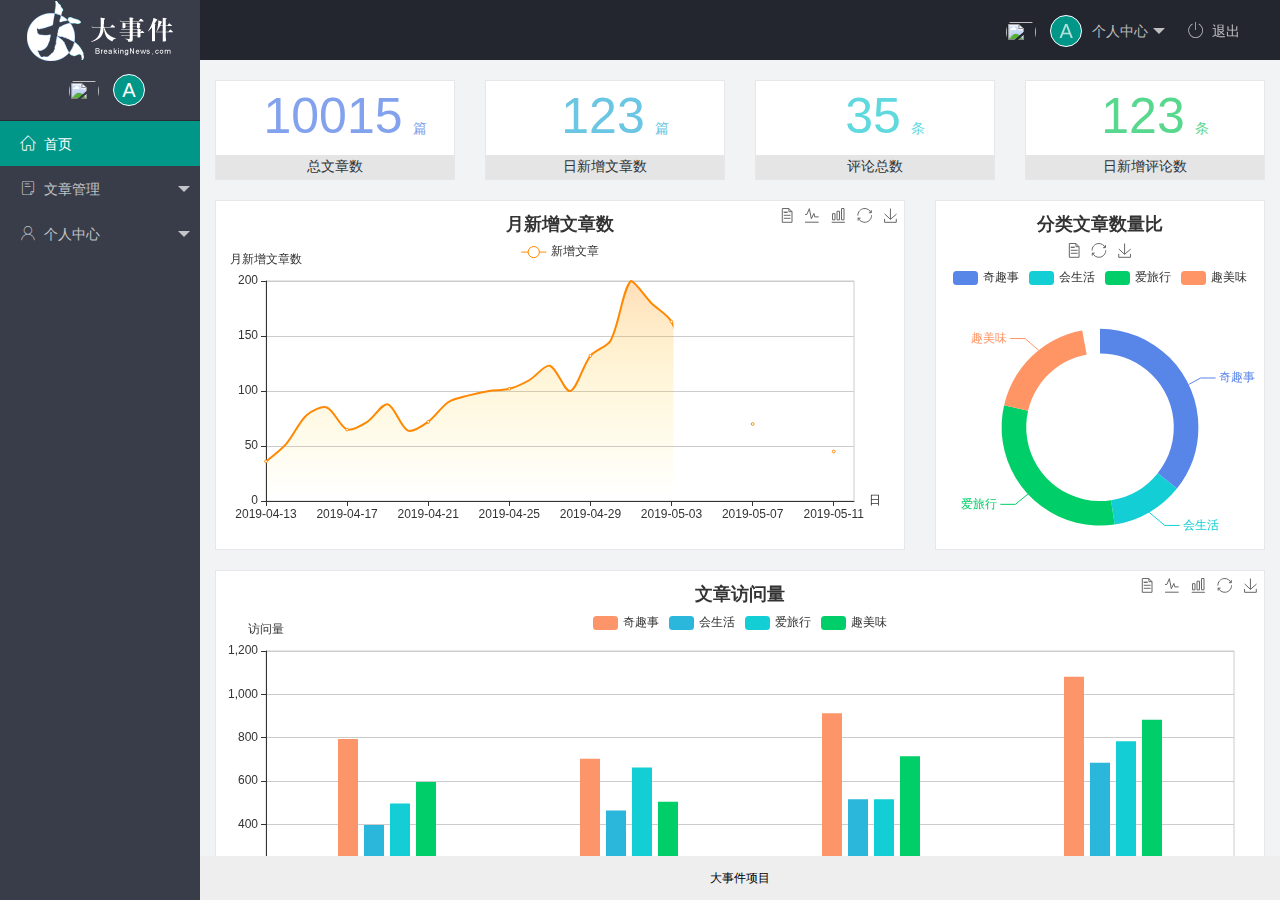
==== commit 10bfcf57: "完成个人中心开发" ====
--- a/index.html
+++ b/index.html
@@ -26,9 +26,9 @@
             个人中心
           </a>
           <dl class="layui-nav-child">
-            <dd><a href="">基本资料</a></dd>
-            <dd><a href="">更换头像</a></dd>
-            <dd><a href="">重置密码</a></dd>
+            <dd><a href="./user/user_info.html" target="fm">基本资料</a></dd>
+            <dd><a href="./user/user_avatar.html" target="fm" >更换头像</a></dd>
+            <dd><a href="./user/user_pwd.html" target="fm">重置密码</a></dd>
           </dl>
         </li>
         <li class="layui-nav-item" lay-header-event="menuRight" lay-unselect>
@@ -60,9 +60,9 @@
           <li class="layui-nav-item">
             <a href="javascript:;"><span class="iconfont icon-user"></span>个人中心</a>
             <dl class="layui-nav-child">
-              <dd><a href="javascript:;"><i class="layui-icon layui-icon-app"></i>基本资料</a></dd>
-              <dd><a href="javascript:;"><i class="layui-icon layui-icon-app"></i>更换头像</a></dd>
-              <dd><a href="javascript:;"><i class="layui-icon layui-icon-app"></i>重置密码</a></dd>
+              <dd><a href="./user/user_info.html" target="fm"><i class="layui-icon layui-icon-app"></i>基本资料</a></dd>
+              <dd><a href="./user/user_avatar.html" target="fm"><i class="layui-icon layui-icon-app"></i>更换头像</a></dd>
+              <dd><a href="./user/user_pwd.html" target="fm"><i class="layui-icon layui-icon-app"></i>重置密码</a></dd>
             </dl>
           </li>
         </ul>
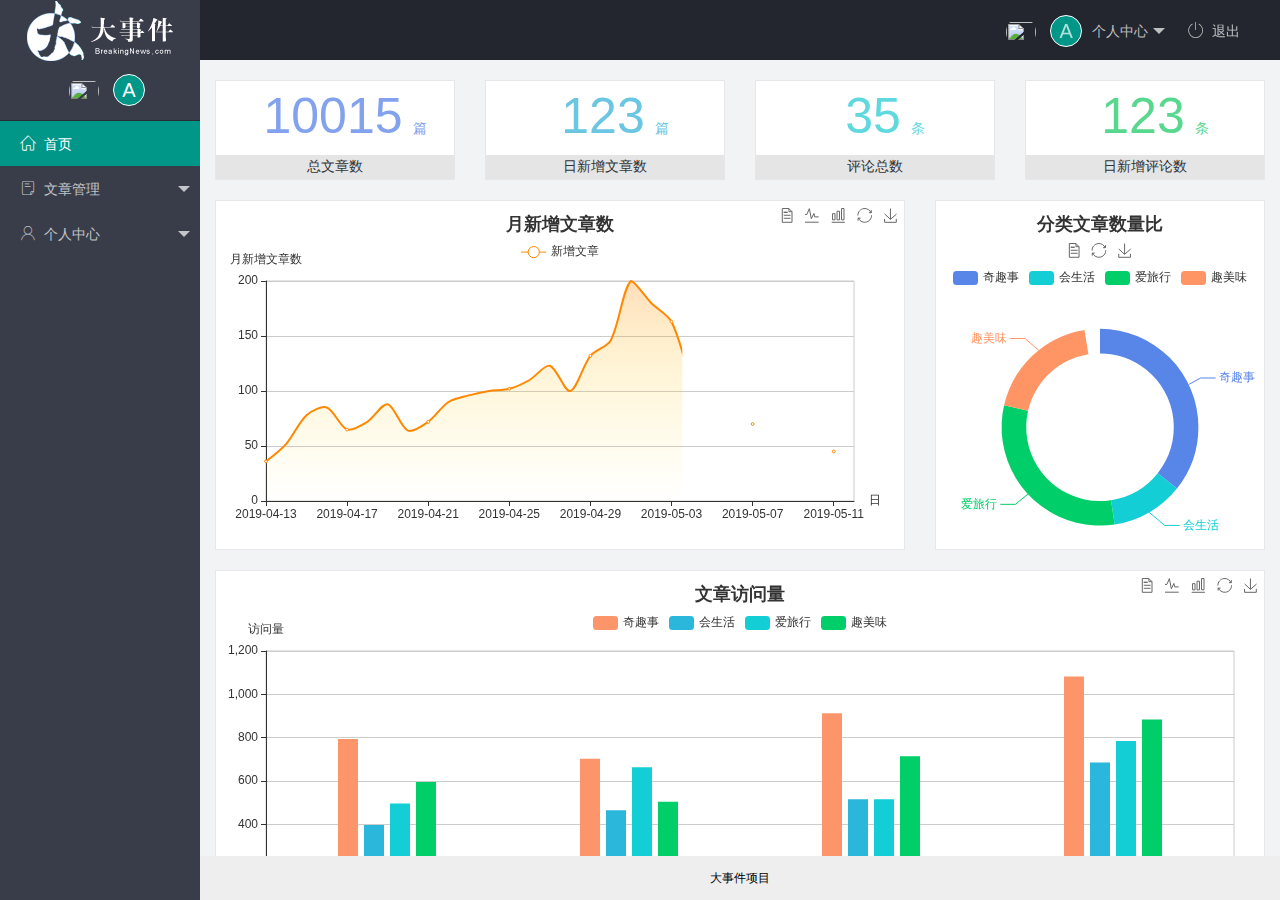
==== commit 417f52eb: "完成文章管理" ====
--- a/index.html
+++ b/index.html
@@ -20,20 +20,19 @@
       <ul class="layui-nav layui-layout-right">
         <li class="layui-nav-item layui-hide layui-show-md-inline-block">
           <a href="javascript:;" class="userinfo">
-            <img src=""
-              class="layui-nav-img">
+            <img src="" class="layui-nav-img">
             <span class="text-avatar">A</span>
             个人中心
           </a>
           <dl class="layui-nav-child">
             <dd><a href="./user/user_info.html" target="fm">基本资料</a></dd>
-            <dd><a href="./user/user_avatar.html" target="fm" >更换头像</a></dd>
+            <dd><a href="./user/user_avatar.html" target="fm">更换头像</a></dd>
             <dd><a href="./user/user_pwd.html" target="fm">重置密码</a></dd>
           </dl>
         </li>
         <li class="layui-nav-item" lay-header-event="menuRight" lay-unselect>
 
-          <a href="javascript:;" id = 'btnLogin'> <span class="iconfont icon-tuichu"></span>退出</a>
+          <a href="javascript:;" id='btnLogin'> <span class="iconfont icon-tuichu"></span>退出</a>
         </li>
       </ul>
     </div>
@@ -52,9 +51,9 @@
           <li class="layui-nav-item ">
             <a class="" href="javascript:;"><span class="iconfont icon-16"></span>文章管理</a>
             <dl class="layui-nav-child">
-              <dd><a href="javascript:;"><i class="layui-icon layui-icon-app"></i>文章类别</a></dd>
-              <dd><a href="javascript:;"><i class="layui-icon layui-icon-app"></i>文章列表</a></dd>
-              <dd><a href="javascript:;"><i class="layui-icon layui-icon-app"></i>发表文章</a></dd>
+              <dd><a href="./article/art_cate.html" target="fm"><i class="layui-icon layui-icon-app"></i>文章类别</a></dd>
+              <dd><a href="./article/art_list.html" target="fm"><i class="layui-icon layui-icon-app"></i>文章列表</a></dd>
+              <dd><a href="./article/art_pub.html" target="fm"><i class="layui-icon layui-icon-app"></i>发表文章</a></dd>
             </dl>
           </li>
           <li class="layui-nav-item">
